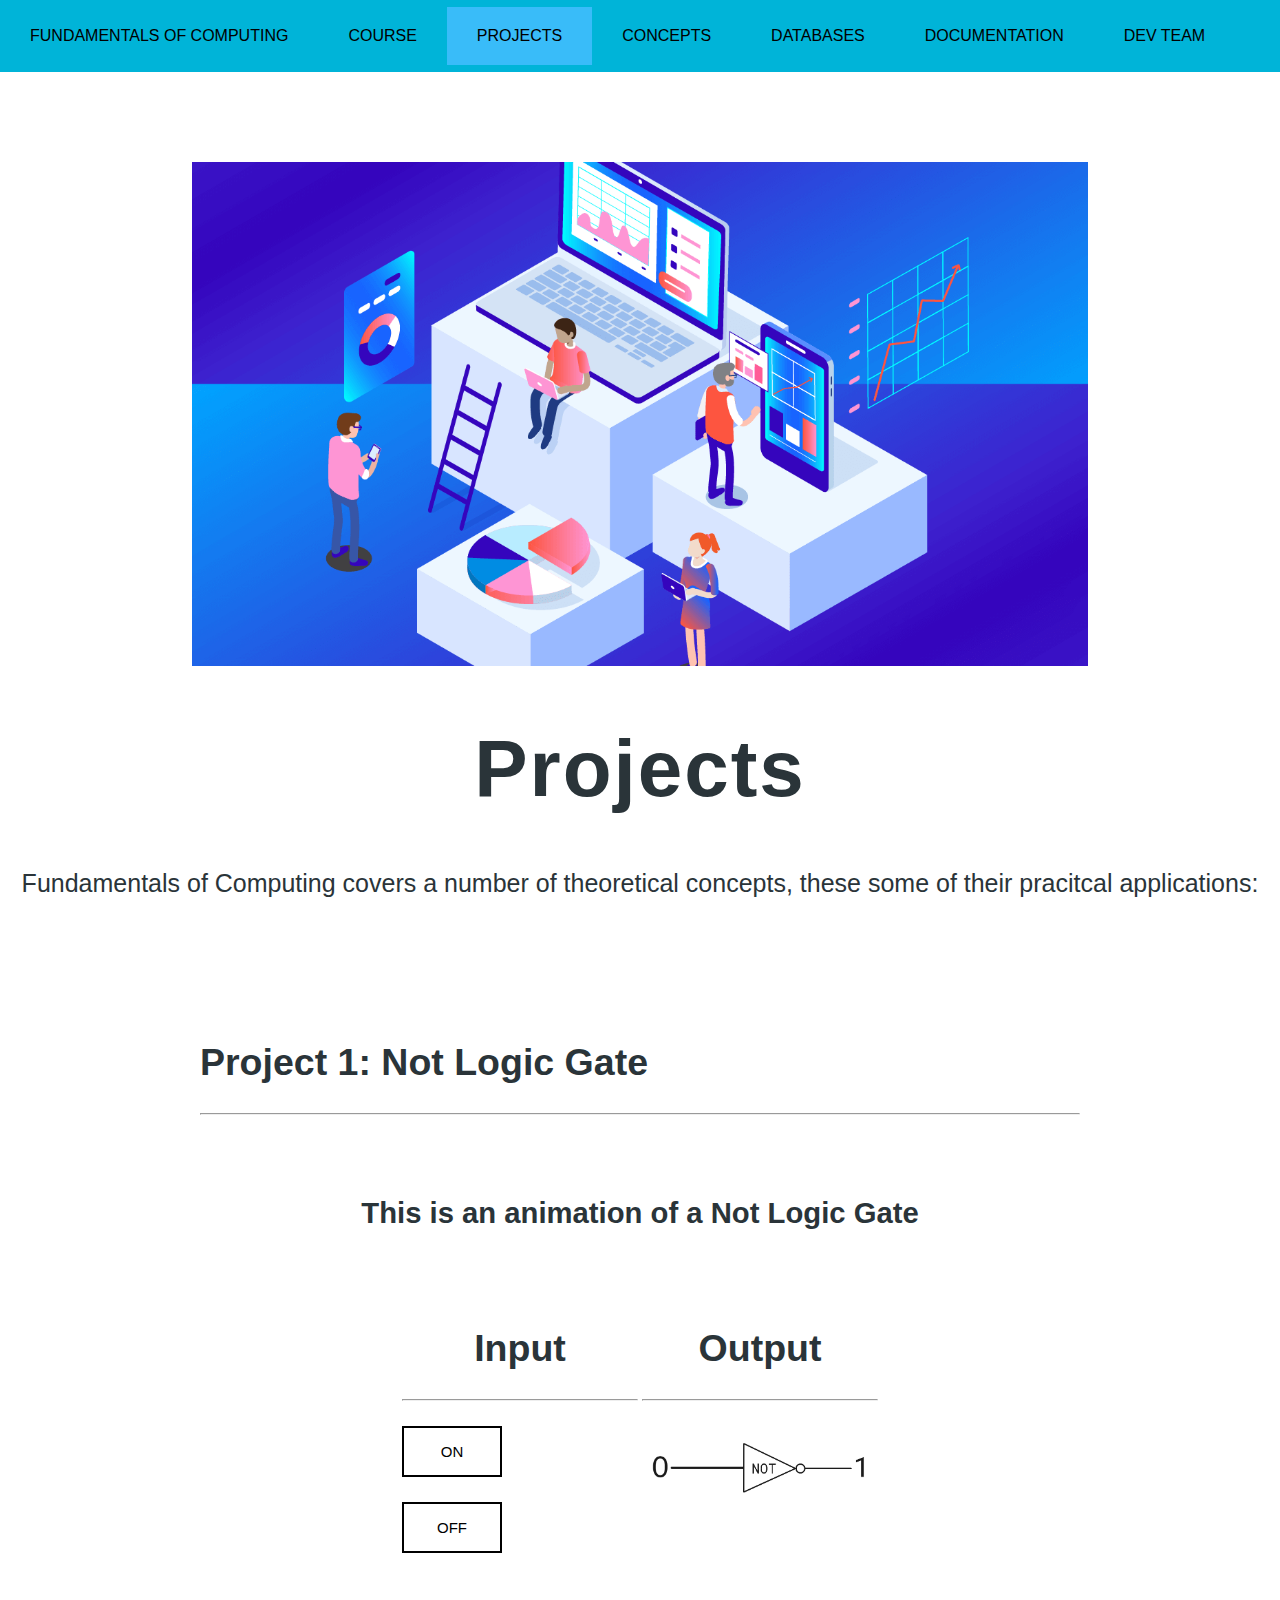
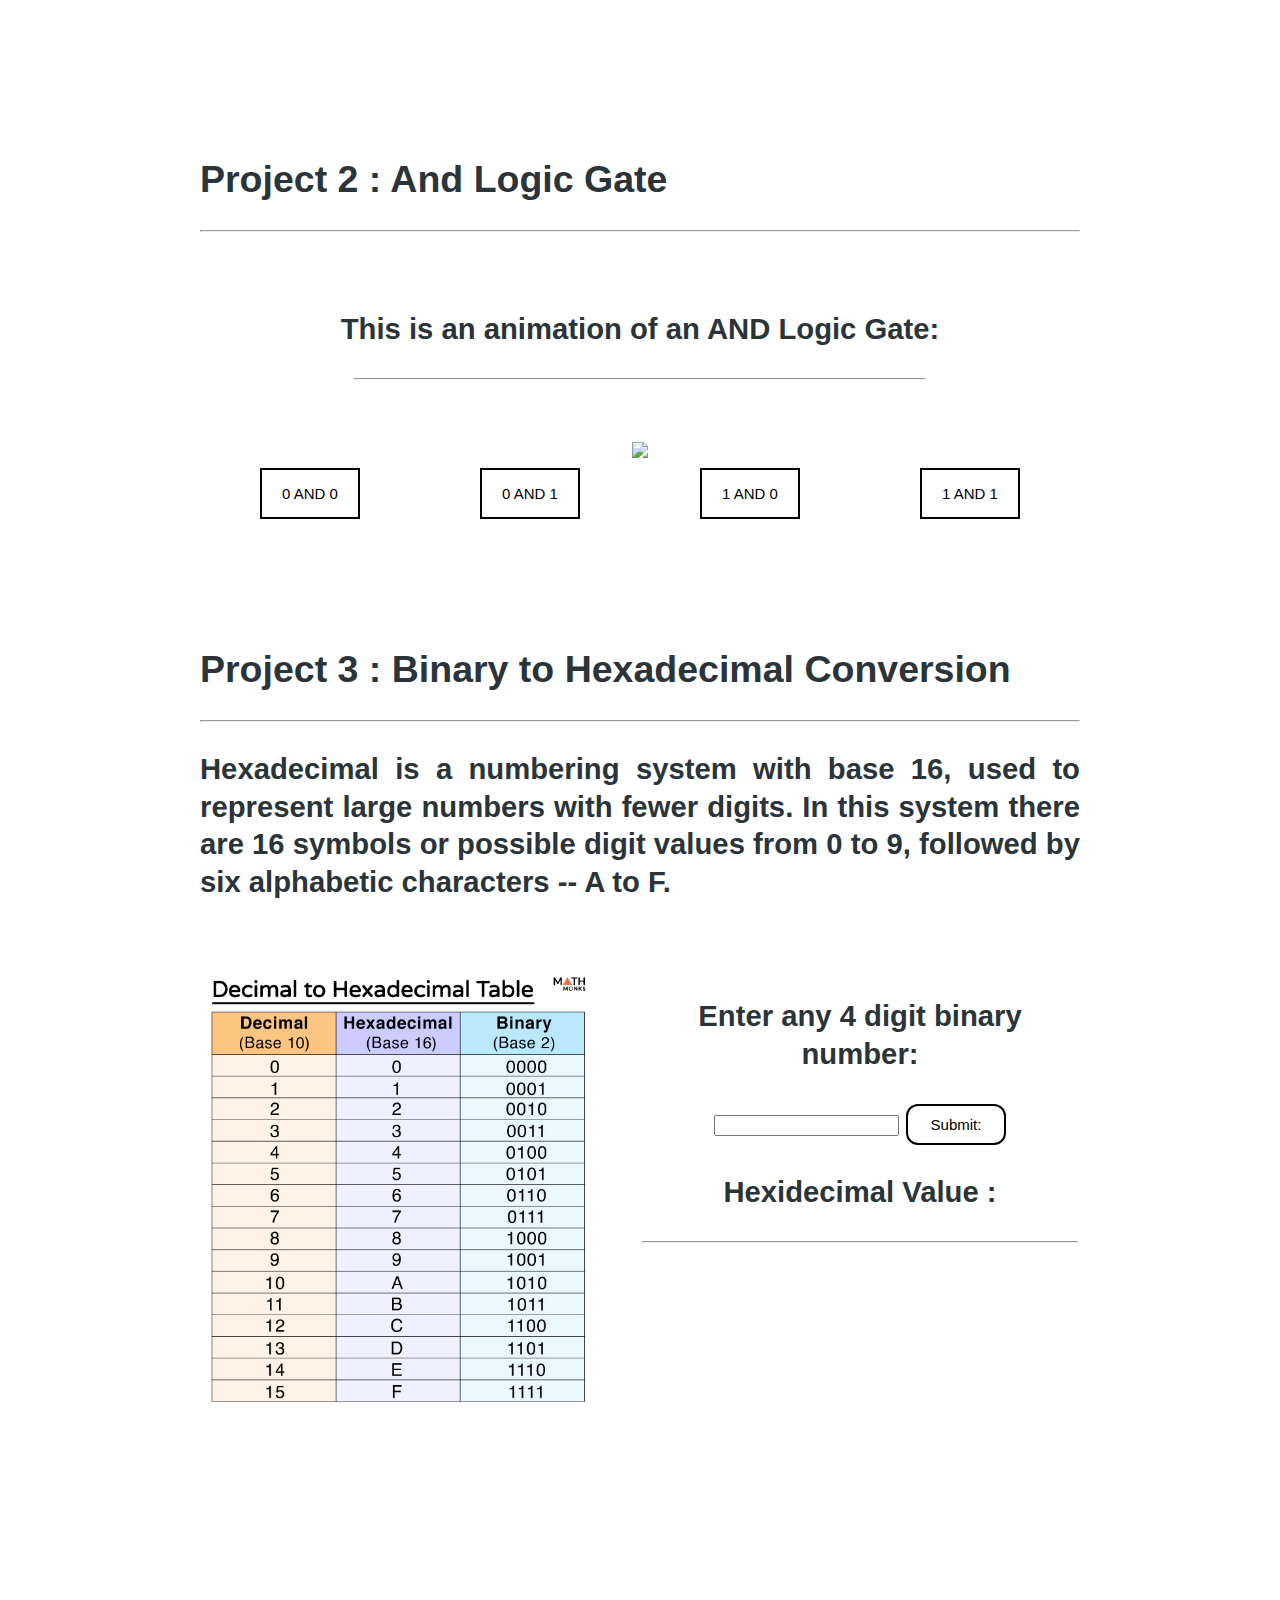
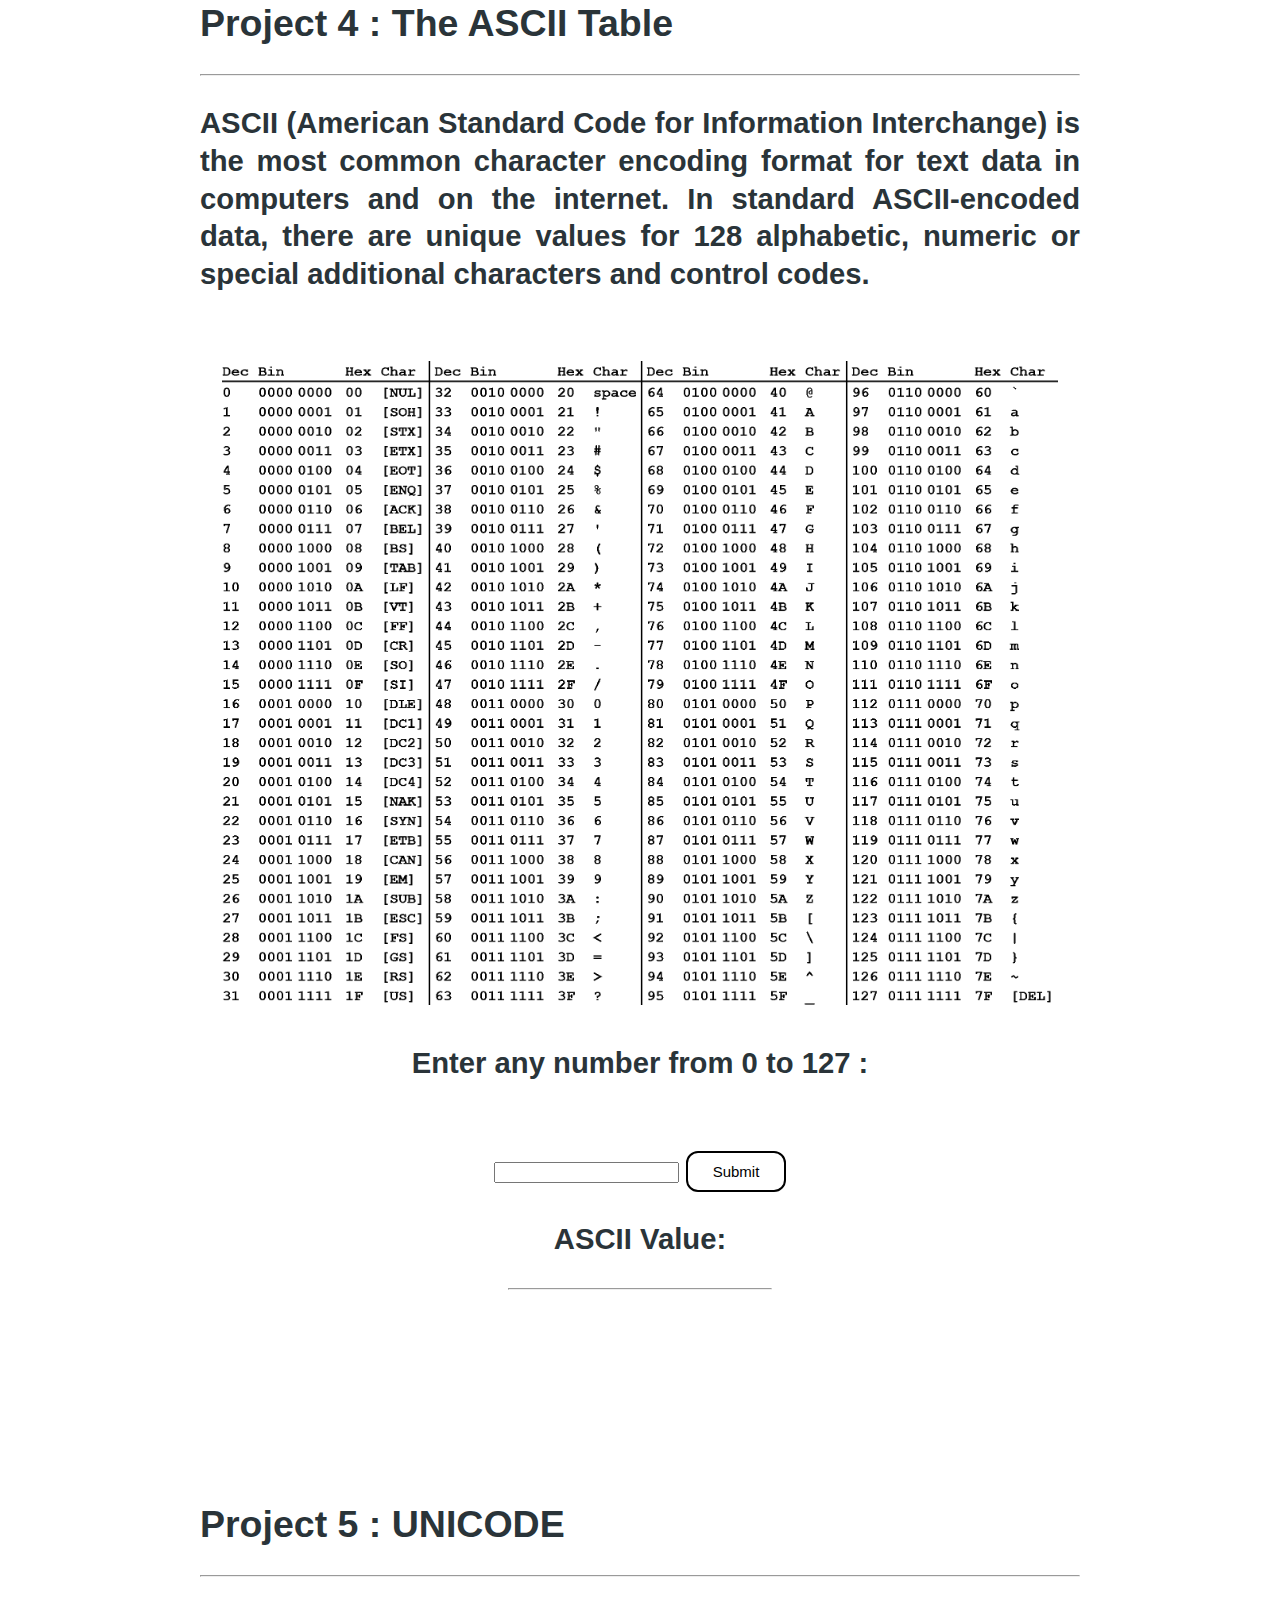
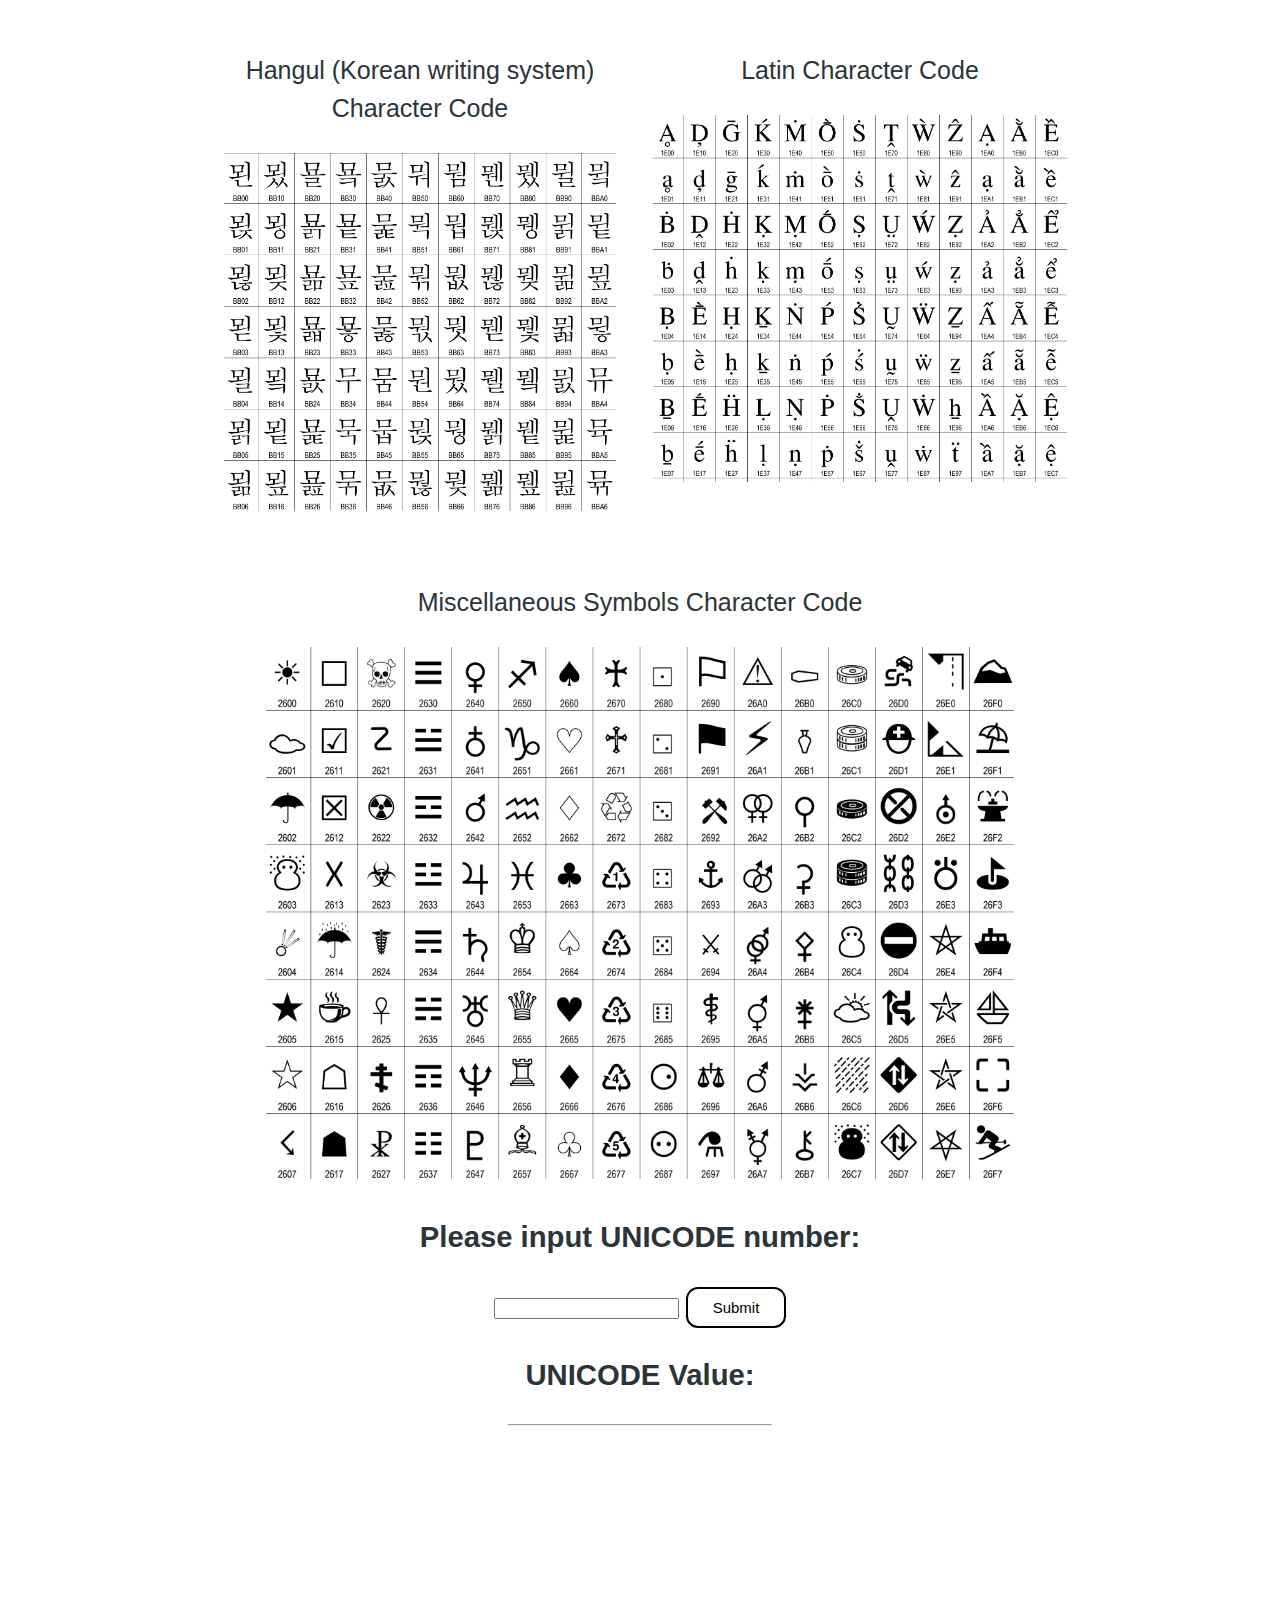
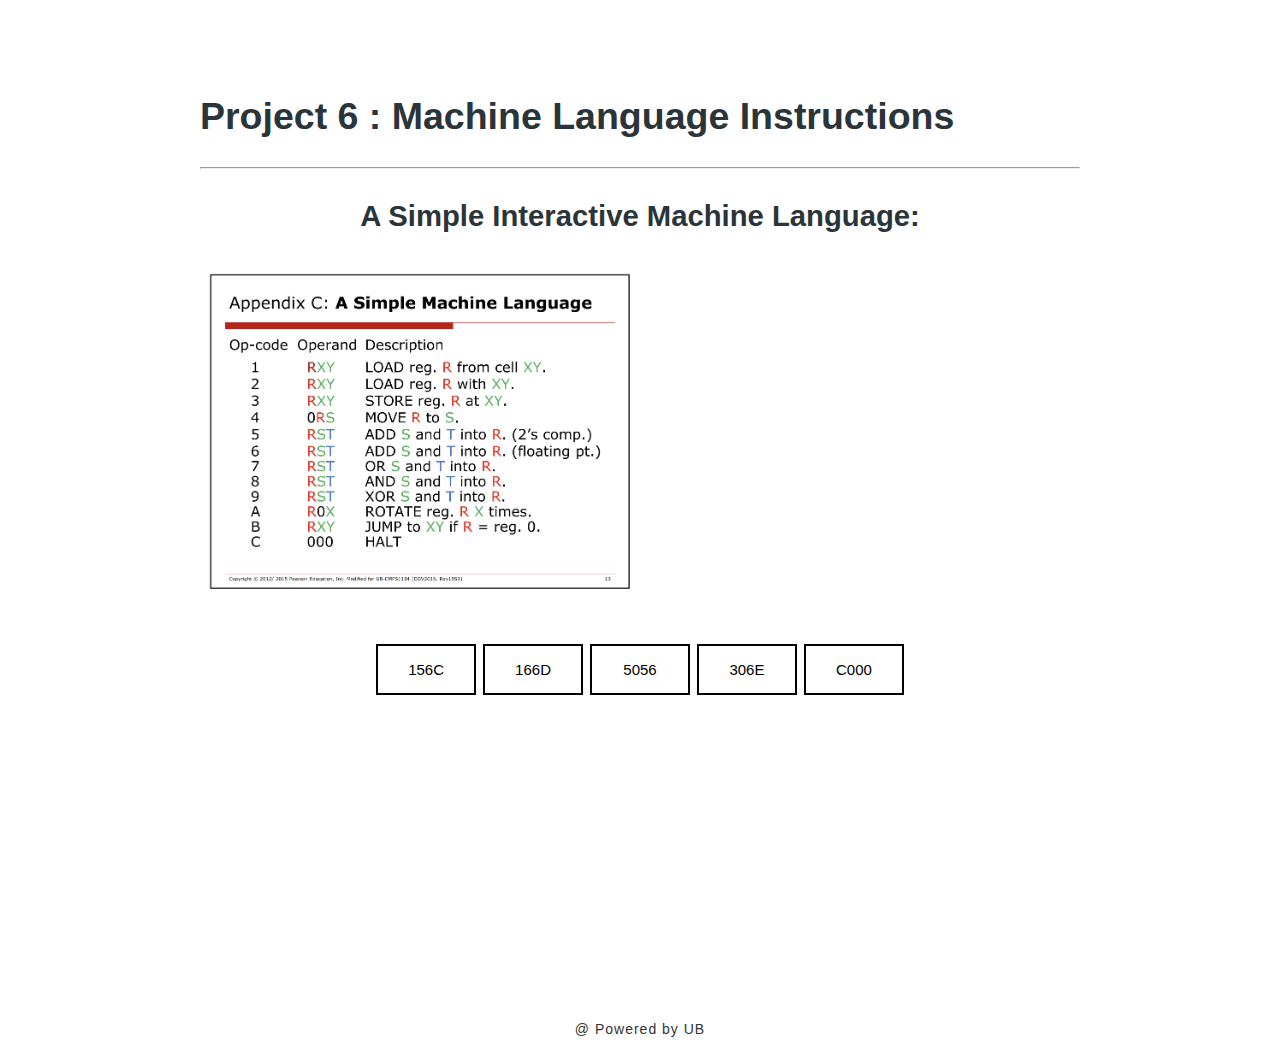
==== FinalProject/projects.html @ 91694dad "Update projects.html" ====
<!DOCTYPE html>
<html>

    <head>

        <title> FoC-Projects</title>
        <link rel = "stylesheet" href = "projstyle.css">
        <meta charset="utf-8">
        <meta name="viewport" content="width=device-width, initial-scale=1">

    </head>

    <body>
        <section>
            <header>                    
                <div class = "nav">
                    <ul>
                        <li> <a href = index.html> FUNDAMENTALS OF COMPUTING </a> </li>
                        <li> <a href = course.html> COURSE </a> </li>
                        <li> <a class = "active" href = projects.html > PROJECTS </a> </li>
                        <li> <a href = concept.html> CONCEPTS </a> </li>
                        <li> <a href = databases.html> DATABASES </a> </li>
                        <li> <a href = documentation.html> DOCUMENTATION </a> </li>
                        <li> <a href = devteam.html> DEV TEAM </a> </li>
                    </ul>
                </div>            
            </header>
        </section>

        <br> <br> <br> <br> <br> <br> <br> <br> <br>

        <section> 

                <div>
                    <center>

                        <img class = "proj-img" src = "images/projects.png"> 
                        <h1 class = "title"> Projects </h1>
                        <p class = "desc"> 
                            Fundamentals of Computing covers a number of theoretical concepts, these some of their pracitcal applications: </p>
                        </p>

                    </center>
                </div>


            <br> <br> <br> <br> <br>
            
            <div class = "cont-proj"> 
                
                <h2> Project 1: Not Logic Gate </h2> 

                <center>   
                    <hr> <br>

                    <h3> This is an animation of a Not Logic Gate</h3> <br>
                        
                </center>
                
                <div class = "notgate">

                    <div class = "row">
                        <div class = "column">
                            
                            <center> <h2> Input </h2> </center>

                            <hr class = "hr">

                            <p> <button class = "button" onclick = "document.getElementById('onoff').src = 'images/on.png'"> ON </button> </p>
                            <p> <button class = "button" onclick = "document.getElementById('onoff').src = 'images/off.png'"> OFF </button> </p>
                        
    
                        </div>
                        
                        <div class = "column">
    
                            <center> <h2> Output </h2> </center>
                            <hr class = "hr">
                            <img class = "img-0" id = "onoff" src = "images/off.png">

    
                        </div>
                    </div>
                       
                </div>

                <br> <br> <br> <br>

                <h2> Project 2 :  And Logic Gate </h2> 
                
                <hr> <br> 

                <div class = "andgate">

                    <center>

                        <h3> This is an animation of an AND Logic Gate: </h3> 
                        
                        <hr style = "width: 65%;"> <br>

                        <img class = "img-1" id = "myImage" src = "images/and2off.png">

                        <div class = "row-2">

                            <div class = "column-2">
        
                                <button class = "button" onclick = "document.getElementById('myImage').src = 'images/and2off.png'"> 0 AND 0 </button>

                            </div>
                            
                            <div class = "column-2">
        
                                <button class = "button" onclick = "document.getElementById('myImage').src = 'images/andoffon.png'"> 0 AND 1 </button>

                            </div>

                            <div class = "column-2">
        
                                <button class = "button" onclick = "document.getElementById('myImage').src = 'images/andonoff.png'"> 1 AND 0 </button>

                            </div>

                            <div class = "column-2">
        
                                <button class = "button" onclick = "document.getElementById('myImage').src = 'images/and2on.png'"> 1 AND 1 </button>

                            </div>

                        </div>

                    </center>

                </div>

                <br> <br> <br> <br>

                <h2> Project 3 : Binary to Hexadecimal Conversion </h2> 
                
                <hr>

                <h3> 
                    Hexadecimal is a numbering system with base 16, used to represent large numbers with fewer digits. 
                    In this system there are 16 symbols or possible digit values from 0 to 9, 
                    followed by six alphabetic characters -- A to F.
                </h3> 
                <br>

                <div class = "hex-conv">
                    
                    <div class = "row">

                        <div class = "column">
        
                        <img class = "img-2" src = "images/bintohex.jpg">
    
                        </div>
                        
                        <div class = "column">

                            <center>

                                <h3>Enter any 4 digit binary number:</h3>
        
                                <input type = "number" id = "inputBin" value = "">

                                <button class = "button-2" onclick = "binToHex()"> Submit: </button>

                                <h3> Hexidecimal Value : </h3>

                                <hr>

                                <h1 id = "demo"> </h1>

                                <script>
                                function binToHex() {
                                var x = document.getElementById("inputBin").value;
                                var hexOut = parseInt(x , 2).toString(16).toUpperCase();
                                document.getElementById("demo").innerHTML = hexOut;
                                }
                                </script>

                            </center>
    
                        </div>

                    </div>

                </div>

                <br> <br> <br> <br>

                <h2> Project 4 : The ASCII Table </h2> 
                
                <hr> 
                
                <h3>
                    ASCII (American Standard Code for Information Interchange) is the most common character encoding format for text data in computers and on the internet.
                    In standard ASCII-encoded data, there are unique values for 128 alphabetic, numeric or special additional characters and control codes.
                </h3>
                <br>

                <div class = "ascii-conv">

                    <center>

                        <div class = "ascii-top">
        
                        <img class = "img-3" src = "images/ascii2.png">

                        </div>
                        
                        <div class = "ascii-bottom">
            
                            <h3>Enter any number from 0 to 127 :</h3> <br>

                            <input id = "inputdec">
                            

                            <button class = "button-2" onclick = "decToASCII()"> Submit </button>

                            <h3> ASCII Value: </h3>

                            <hr class = "bott-hr">

                            <h1 id = "demo-2"> </h1>

                            <script>
                                function decToASCII() {
                                x = document.getElementById("inputdec").value;
                                var res = String.fromCharCode(x);
                                document.getElementById("demo-2").innerHTML = res;
                                console.log(res);
                                }
                            </script>

                        </div> 

                    </center>
                
                </div>

                        <br> <br> <br> <br>

                        <h2> Project 5 : UNICODE </h2> 
                        
                        <hr> <br>


                <div class = "unicode">

                    <center>

                        <div class = "row">

                            <div class = "column-3">

                            <p> Hangul (Korean writing system) Character Code </p>
                                
                            <img class = "img-4" src = "images/uni2.png"> <br>
        
                            </div>
                            
                            <div class = "column-3">

                                <p> Latin Character Code</p>

                                <img class = "img-5" src = "images/uni0.png"> <br>
                            
                            </div>

                        </div>

                        <br>

                        <p> Miscellaneous Symbols Character Code </p>
                                    
                        <img class = "img-6" src = "images/uni5.png"> <br>

                        <center>
                            
                            <h3> Please input UNICODE number: </h3>

                            <input id = "numb" type = "text">

                            <button class = "button-2" type = "button" onclick = "myFunction()"> Submit </button>

                            <h3> UNICODE Value: </h3> 
                            
                            <hr class = "bott-hr">


                            <table>
                                <tr>
                                    <th> <h1 id = "demo-3"> </h1> </th>
                                </tr>                       
                            </table>
                                                
                        </center>

                        <script>
                            function myFunction() {
                              var x, text;
                            
                              x = document.getElementById("numb").value;
                            
                              
                                text = x;
                                unicode = ("&#x" + x)
                              
                              document.getElementById("demo-3").innerHTML = unicode;
                            }
                            </script>
                                                            
                </div>

                <br> <br> <br> <br>

                <h2> Project 6 : Machine Language Instructions </h2> 
                
                <hr>

                <div class = "MLinstrucitons">

                    <center>

                        <h3> A Simple Interactive Machine Language: </h3> 

                    </center>

                    <div>

                        <div class = "row">

                            <div class = "column">

                                 <img class = "img-7" id = "MLinstrucitons" src = "images/MLblank.png" >
                            
                            </div>

                            <div class = "column"> 

                                <img class = "img-8" id = "Englishinstrucitons" src = "" >

                            </div>

                    </div>    
                     
                    <br>

                    <div>
                        <center>

                             <button class = "button" onclick = "document.getElementById('MLinstrucitons').src ='images/ML1.png'; document.getElementById('Englishinstrucitons').src = 'images/EI1.png'"> 156C </button>
                             <button class = "button" onclick = "document.getElementById('MLinstrucitons').src ='images/ML2.png'; document.getElementById('Englishinstrucitons').src = 'images/EI2.png'"> 166D </button>
                             <button class = "button" onclick = "document.getElementById('MLinstrucitons').src ='images/ML3.png'; document.getElementById('Englishinstrucitons').src = 'images/EI3.png'"> 5056 </button>
                             <button class = "button" onclick = "document.getElementById('MLinstrucitons').src ='images/ML4.png'; document.getElementById('Englishinstrucitons').src = 'images/EI4.png'"> 306E </button>
                             <button class = "button" onclick = "document.getElementById('MLinstrucitons').src ='images/ML5.png'; document.getElementById('Englishinstrucitons').src = 'images/EI5.png'"> C000 </button>
                             
                        </center> 
                    </div>    
                        
                </div>

            </div>

            <footer class = "footer" >
                <br> <br> <br> <br> <br> <br> <br> <br>  
                <p>@ Powered by UB</p>            
            </footer>

        </section> 
        

    </body>
</html>
---- FinalProject/projstyle.css ----
html {
    scroll-behavior: smooth;
    scroll-padding-top: 100px;
}
  
* {
    box-sizing: border-box;
}
  
body {
    color:  #2A3439;
    margin:0;
    padding: 0;
    font-family: 'Gill Sans', 'Gill Sans MT', 'Trebuchet MS', sans-serif;
}
  
/* start of menu style */
nav { 
    overflow: hidden;
    position: fixed;
    z-index: 1;
}
  
ul {
    overflow: hidden;
    position: fixed;
    z-index: 1;
    float: right;
    list-style-type: none;
    margin: 0;
    padding: 0;
    background-color: rgba(0, 180, 216);
    position: fixed;
    top: 0;
    width: 100%;
}
  
li {
    float: left;
}
  
li a {
  display: block;
  color: black;
  text-align: center;
  padding: 20px 30px;
  margin-top: 7px;
  margin-bottom: 7px;
  text-decoration: none;
}
  
li a:hover:not(.active) {
  background-color: #0eacf5;
}

.active {
    background-color: #39BCF9;
}
/* end of menu style */

.proj-img {
    width: 70%;
    height: 70%;
}

.title {
    font-size: 80px;
    letter-spacing: 2px;
    text-align: center;
}

.desc {
    font-size: 25px;
}

.notgate {
    padding: 0px 0px;
    position: display;
    padding-left: 200px;
    padding-right: 200px;
}

.cont-proj {
    color:  #2A3439;
    font-size: 25px;
    line-height: 1cm;
    position: absolute;
    padding-left: 200px;
    padding-right: 200px;
    text-align: justify;
}

.column {
    float: left;
    width: 50%;
    padding-left: 2px;
    padding-right: 2px;
}

.img-0 {
    max-width: 100%;
}

.bott-hr {
    color: black;
    width: 30%;
}

.button {
    padding:  15px 20px;
    width: 100px;
    font-size: 15px;
    background-color: white;
    color: black;
    border:  2px solid #000000;
}

.button:hover {
    background-color: #000000;
    border: 2px solid #fff;
    color: white;
}

.row:after {
    content: "";
    display: table;
    clear: both;
}

.img-1 {
    max-width: 70%;
} 

.column-2 {
    float: left;
    width: 25%;
}

.img-2 {
    max-width: 90%;
}

.button-2 {
    padding:  10px 10px;
    width: 100px;
    font-size: 15px;
    background-color: white;
    color: black;
    border-radius: 12px;
    border: 2px solid #000000;
}

.button-2:hover {
    background-color: #000000;
    border: 2px solid #fff;
    color: white;    
}

.column-3 {
    float: left;
    width: 50%;
    padding-left: 2px;
    padding-right: 2px;
}

.img-3 {
    max-width: 95%;
}

.img-4 {
    max-width: 90%;
}

.img-5 {
    max-width: 95%;
}

.img-6 {
    max-width: 85%;
}

table, th {
    border: 2px black;
    padding: 10px 10px;
}

.img-7 {
    max-width: 99%;
}

.img-8 {
    max-width: 85%;
}

.footer {
    text-align: center;
    letter-spacing: 1px;
    font-size:14px;
    color: #333333;
}

@media screen and (max-width: 600px) {
    .column, .column-2, .column-3 {
      width: 100%;
    }
}
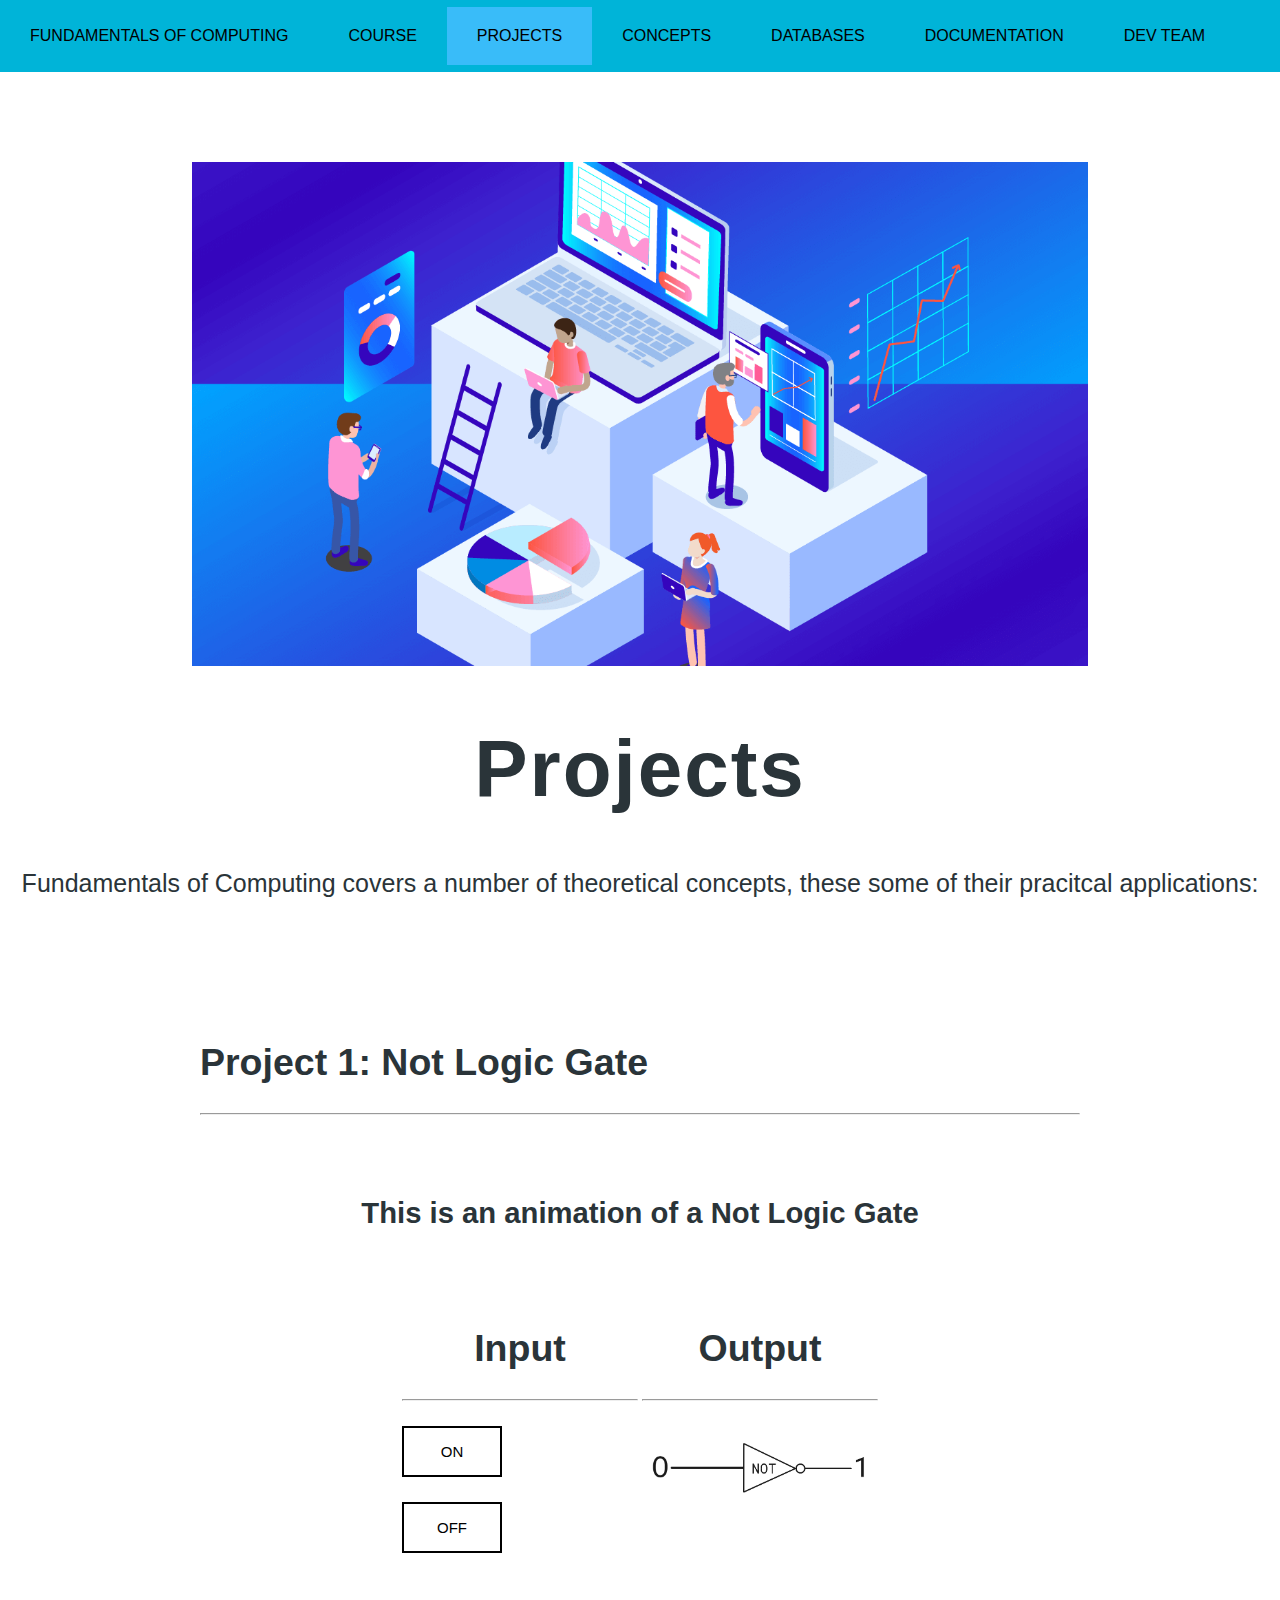
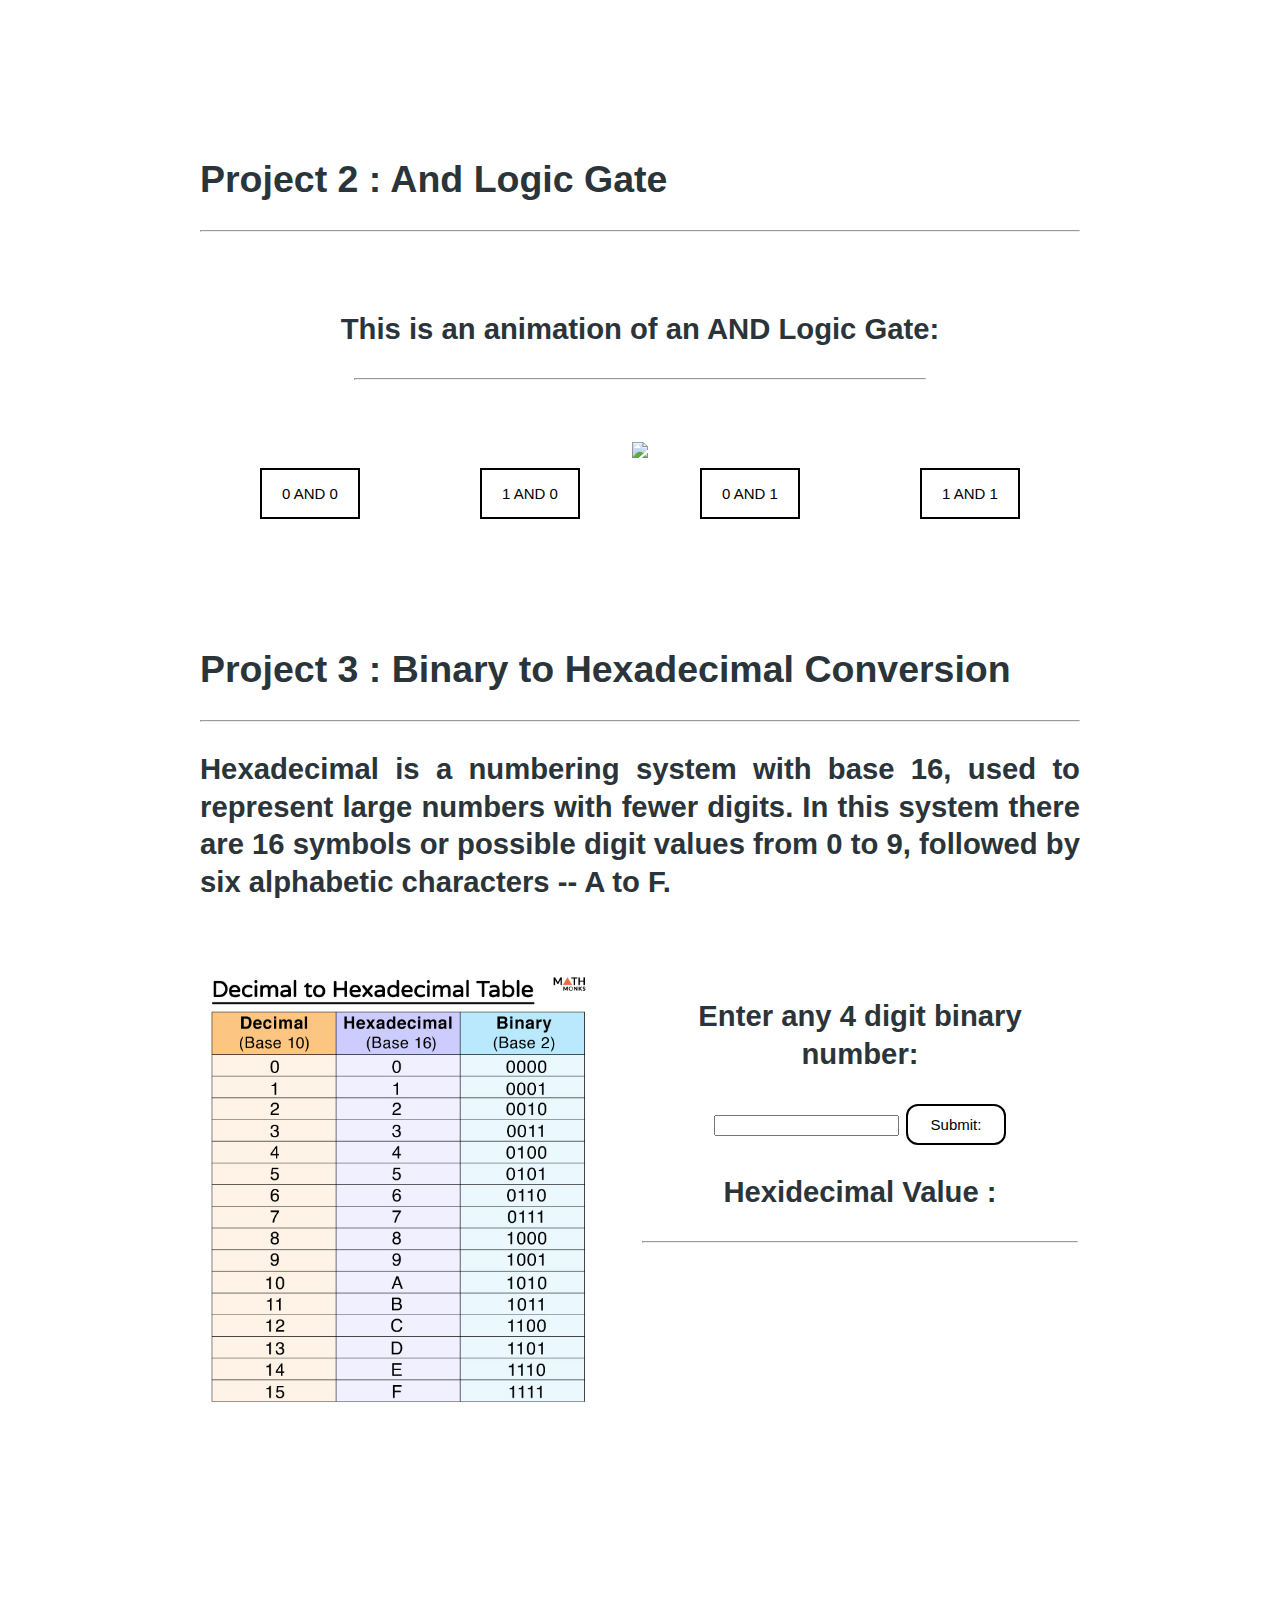
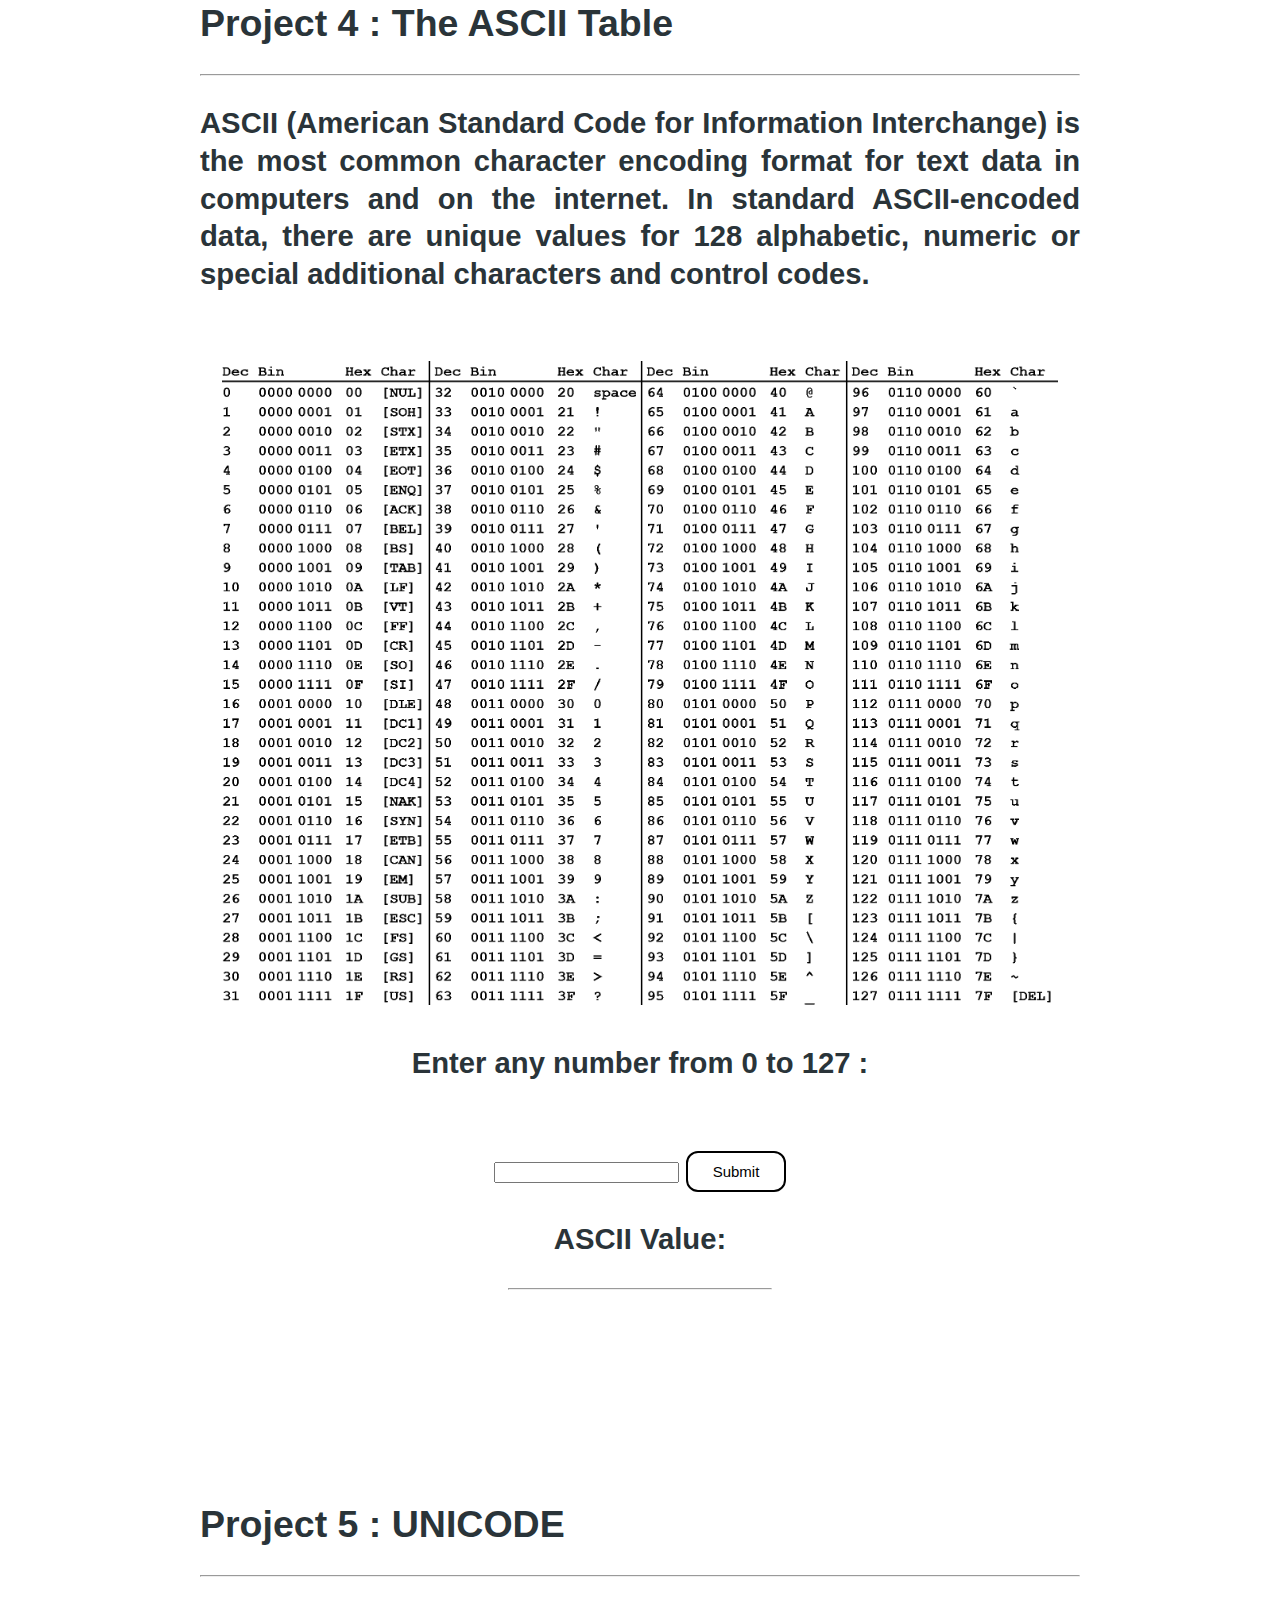
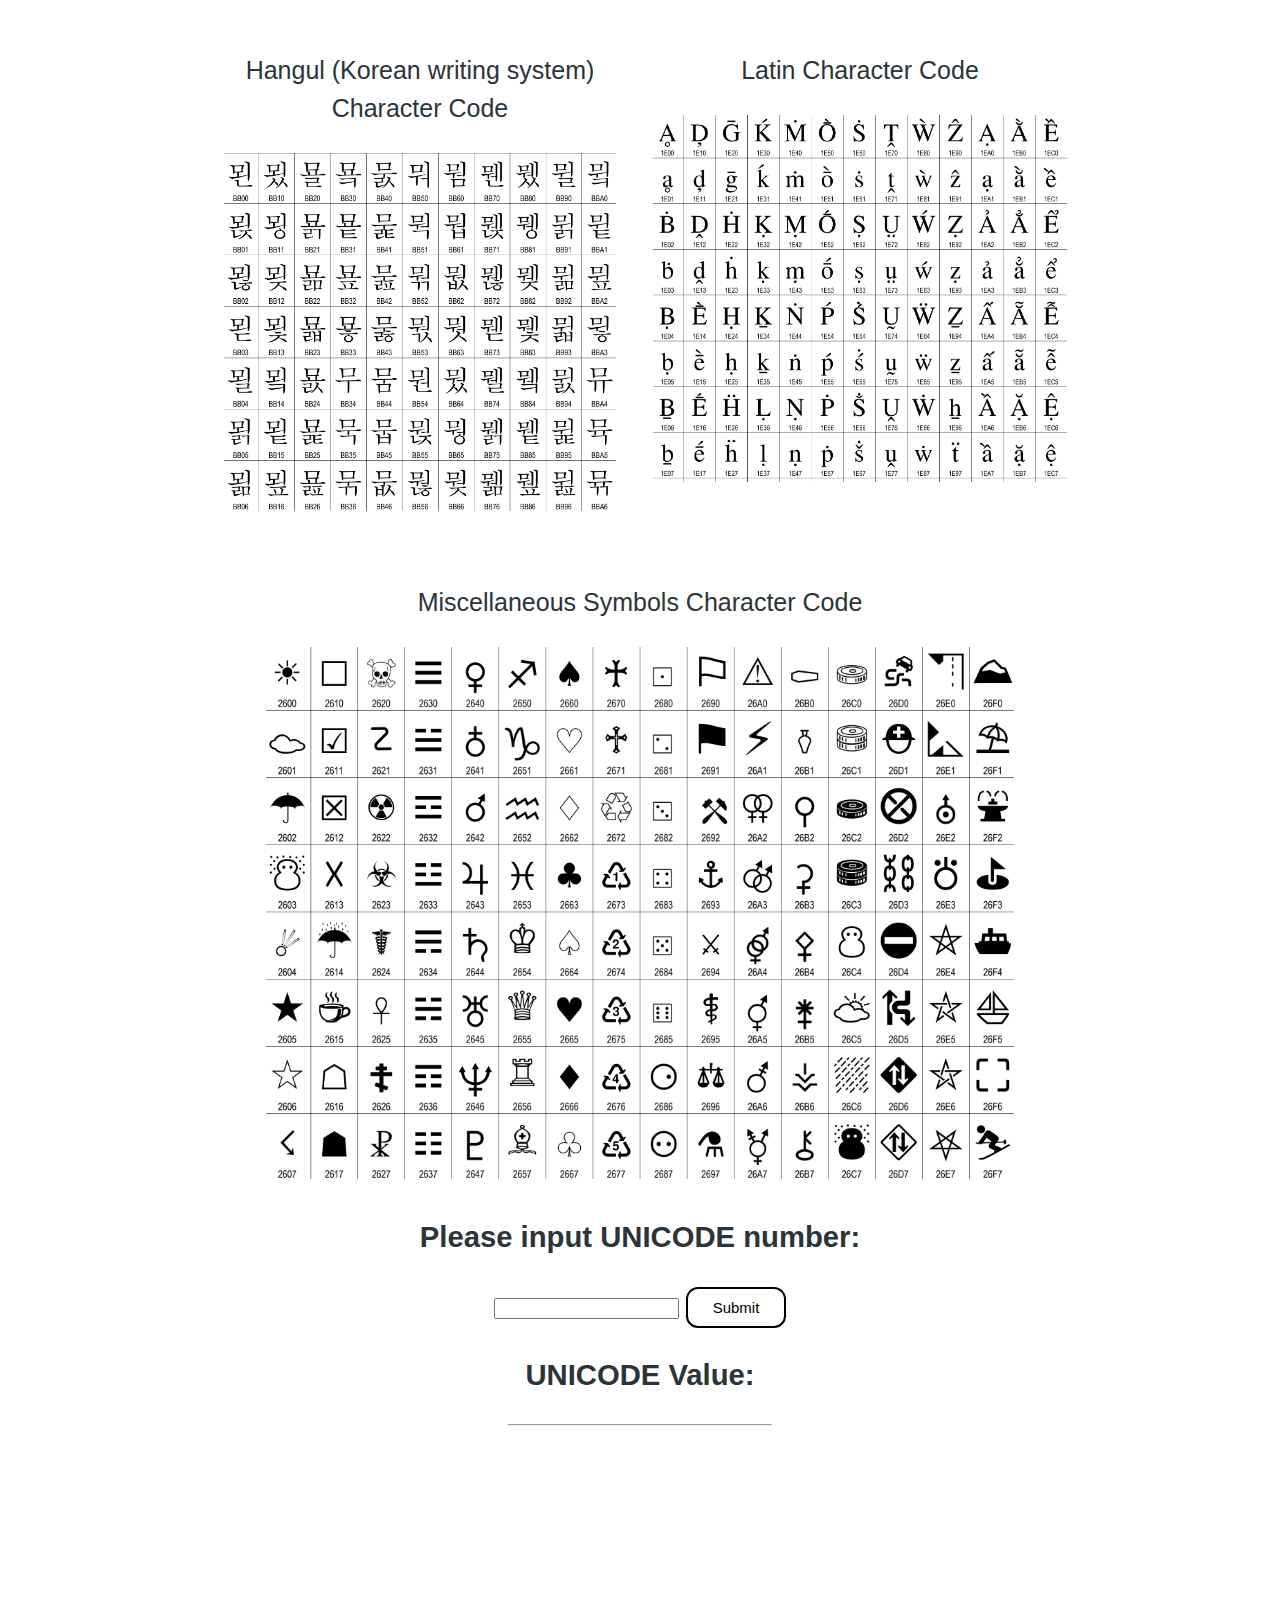
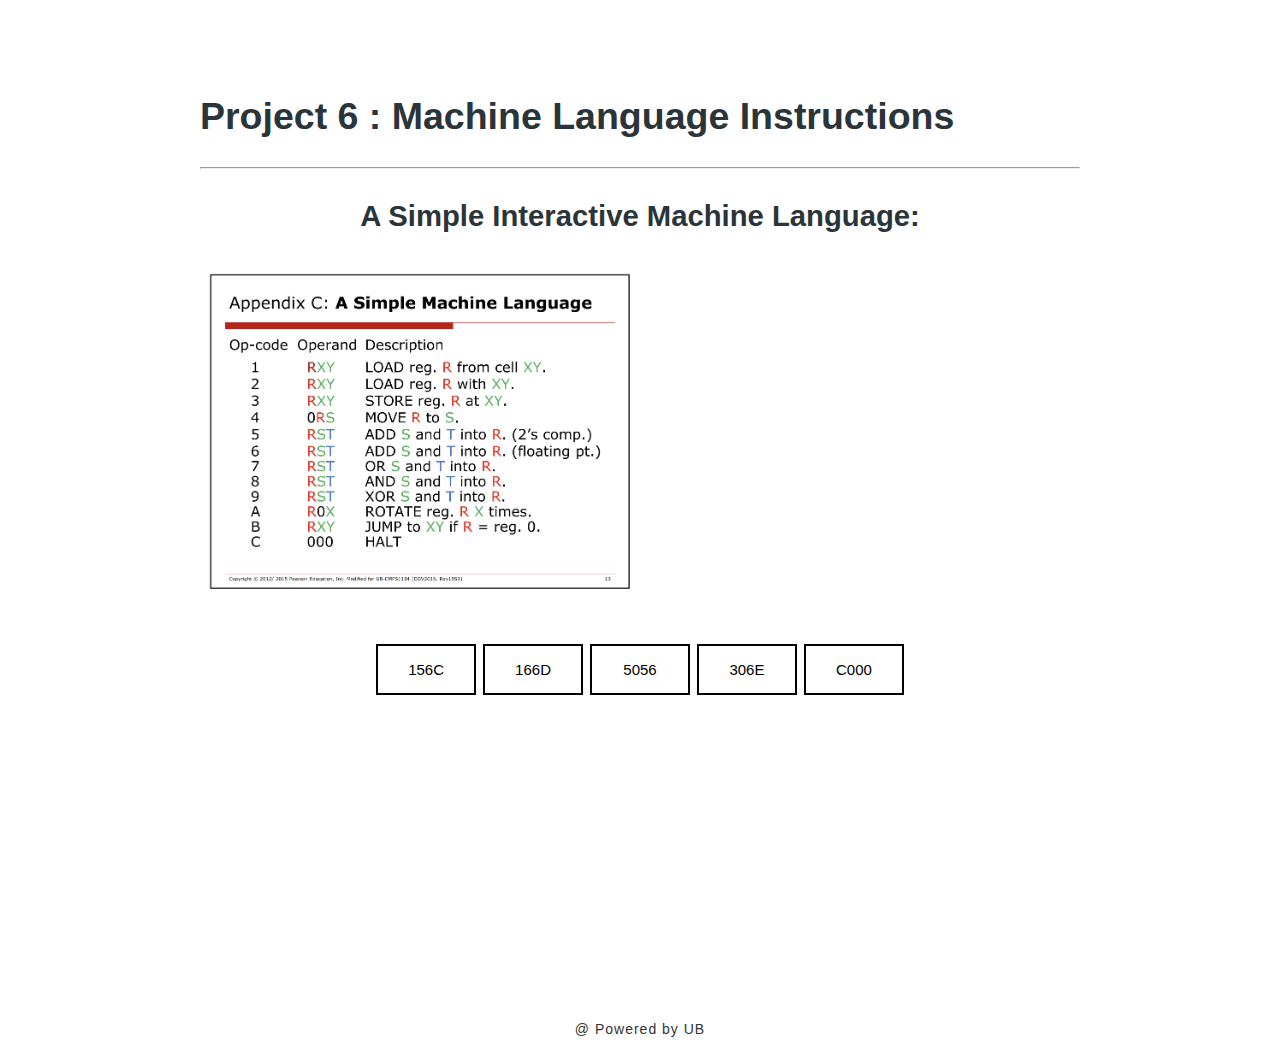
==== commit 1037c23a: "Update projects.html" ====
--- a/FinalProject/projects.html
+++ b/FinalProject/projects.html
@@ -104,19 +104,19 @@
 
                             <div class = "column-2">
         
-                                <button class = "button" onclick = "document.getElementById('myImage').src = 'images/and2off.png'"> 0 AND 0 </button>
+                                <button class = "button" onclick = "document.getElementById('myImage').src = 'images/and2off.PNG'"> 0 AND 0 </button>
 
                             </div>
                             
                             <div class = "column-2">
         
-                                <button class = "button" onclick = "document.getElementById('myImage').src = 'images/andoffon.png'"> 0 AND 1 </button>
+                                <button class = "button" onclick = "document.getElementById('myImage').src = 'images/andoffon.PNG'"> 1 AND 0 </button>
 
                             </div>
 
                             <div class = "column-2">
         
-                                <button class = "button" onclick = "document.getElementById('myImage').src = 'images/andonoff.png'"> 1 AND 0 </button>
+                                <button class = "button" onclick = "document.getElementById('myImage').src = 'images/andonoff.PNG'"> 0 AND 1 </button>
 
                             </div>
 
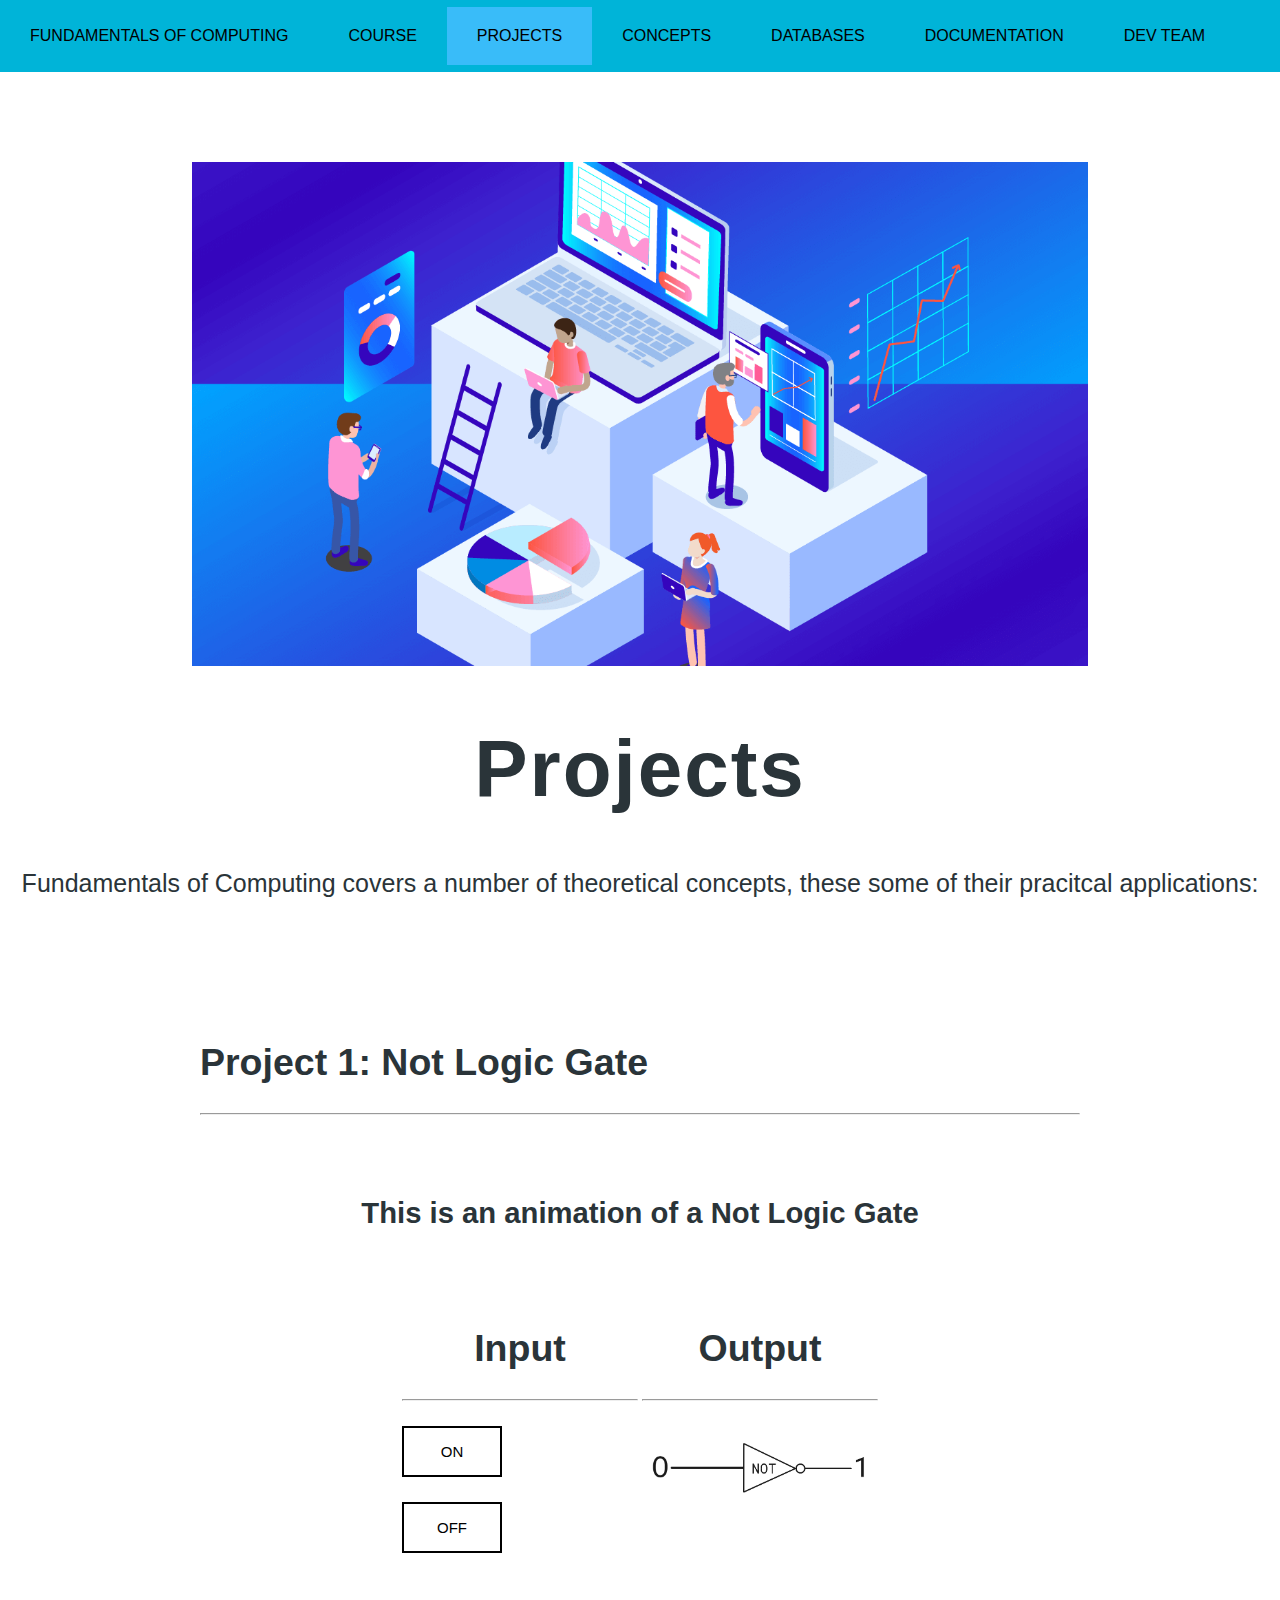
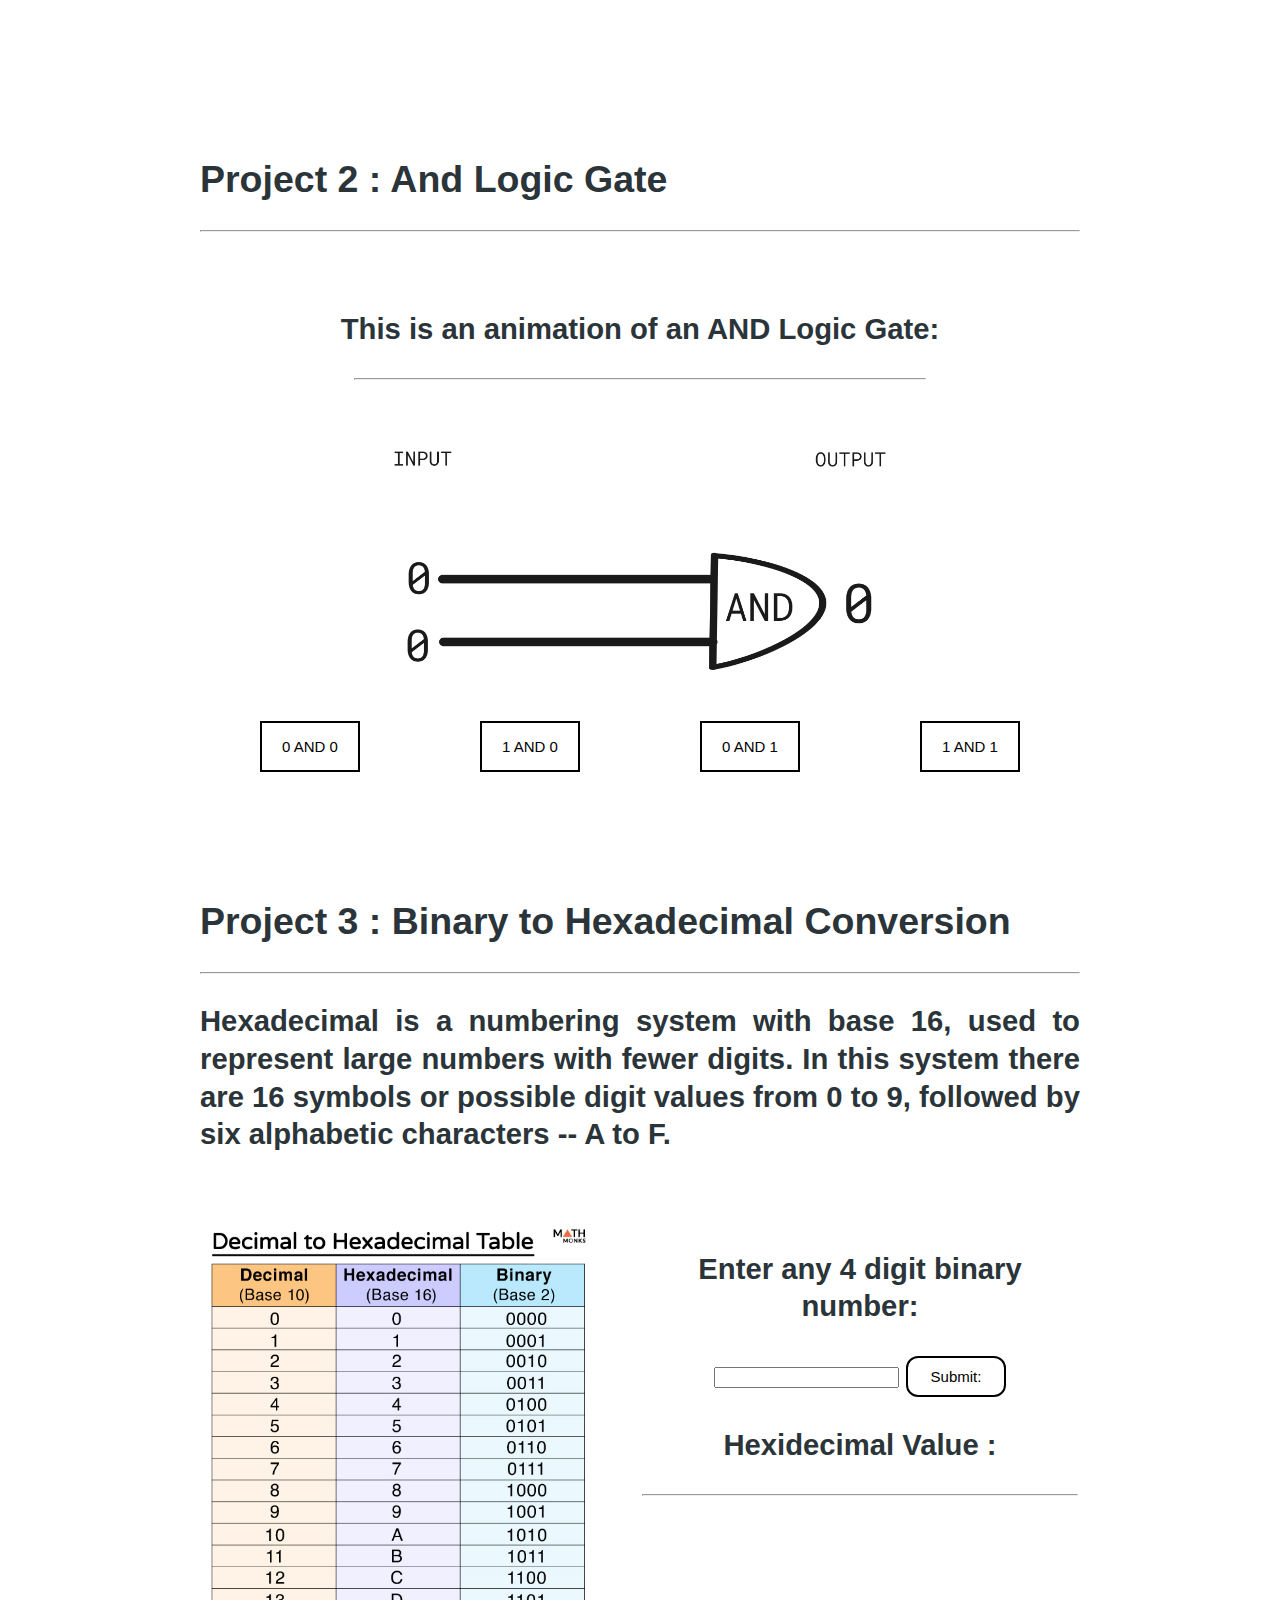
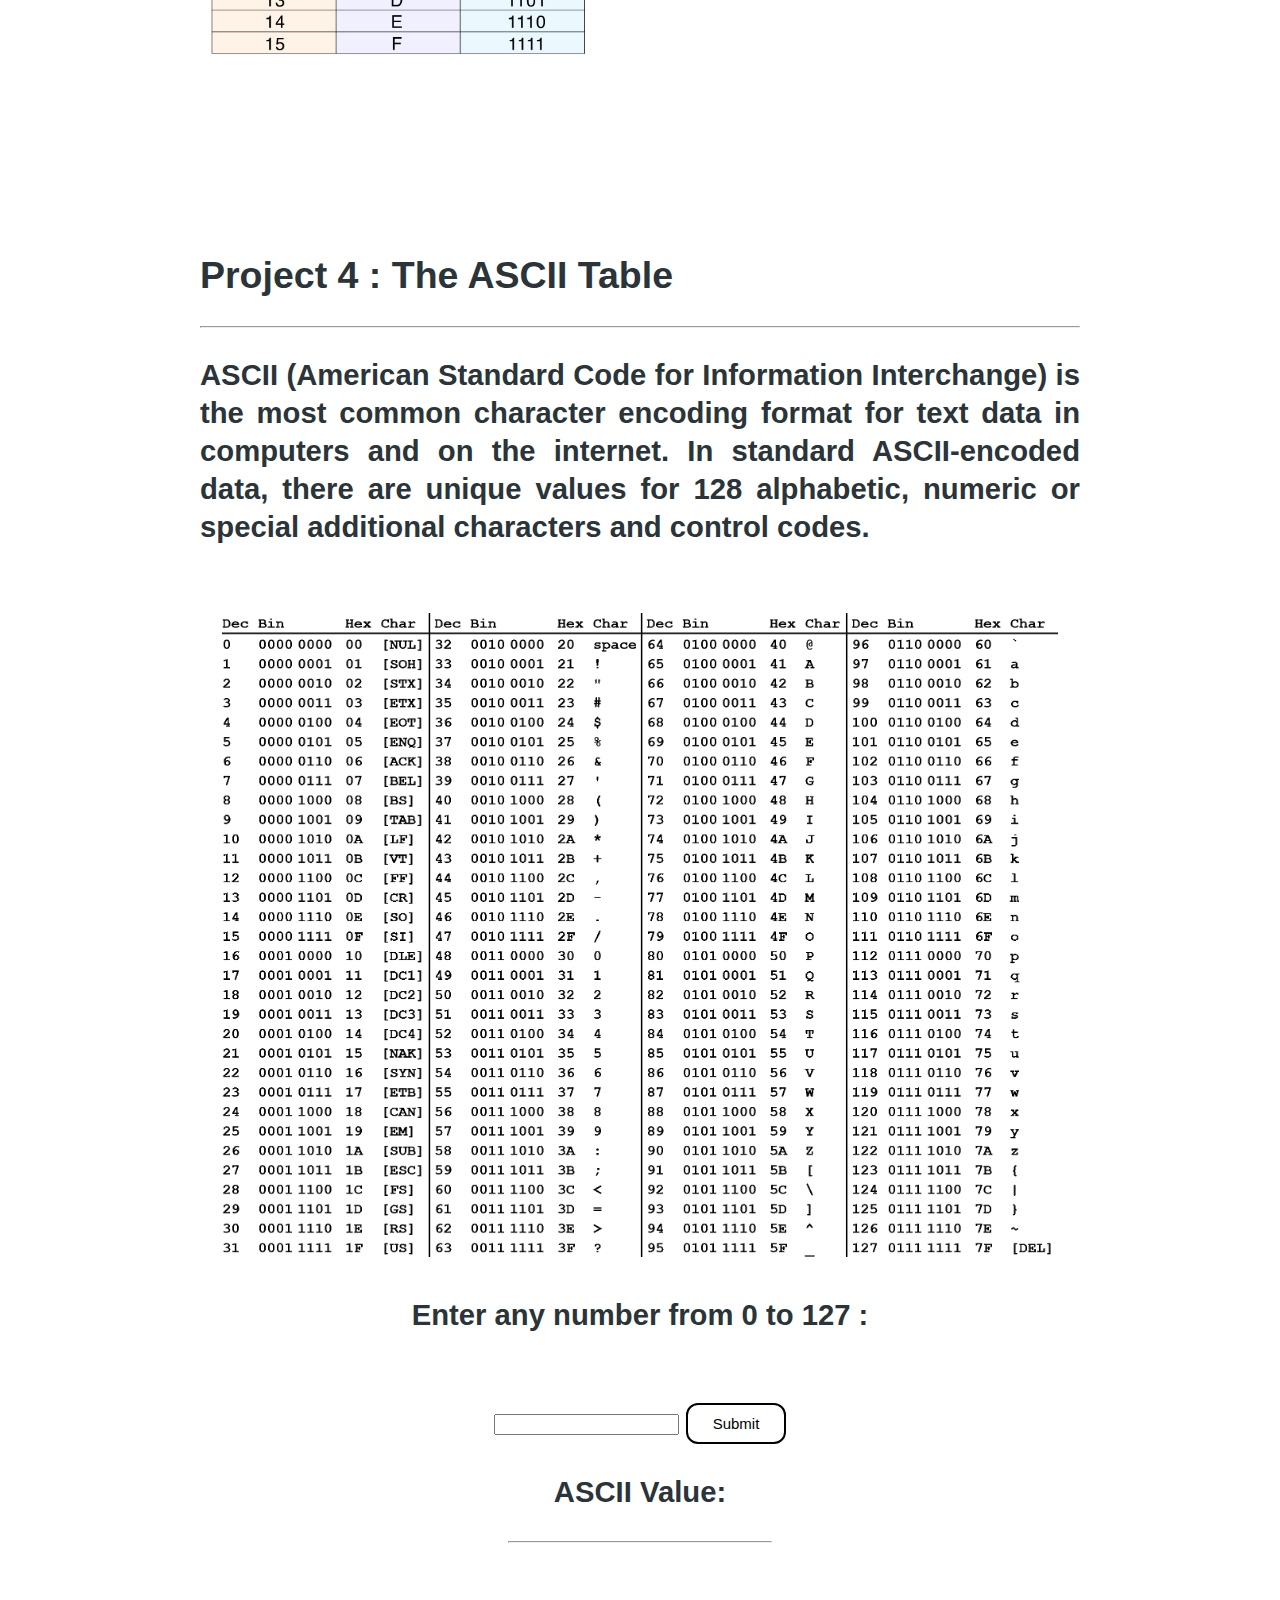
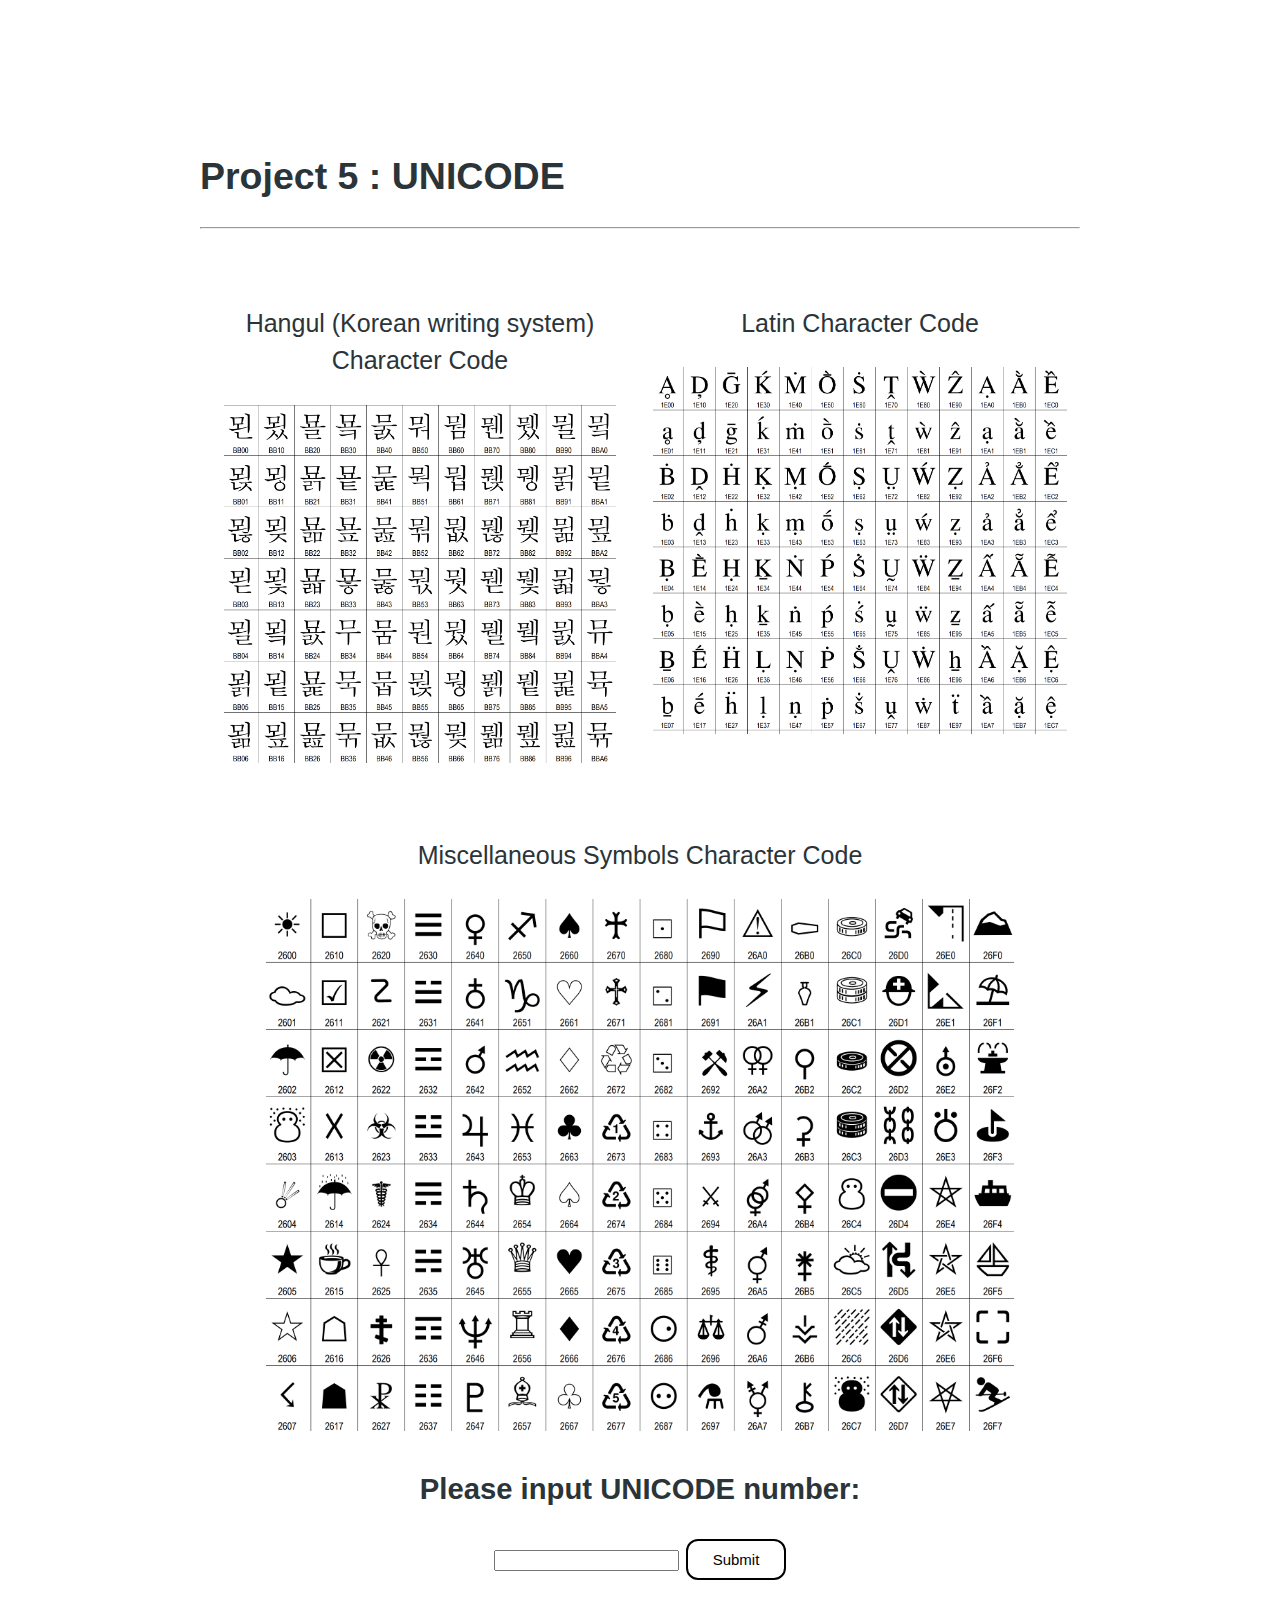
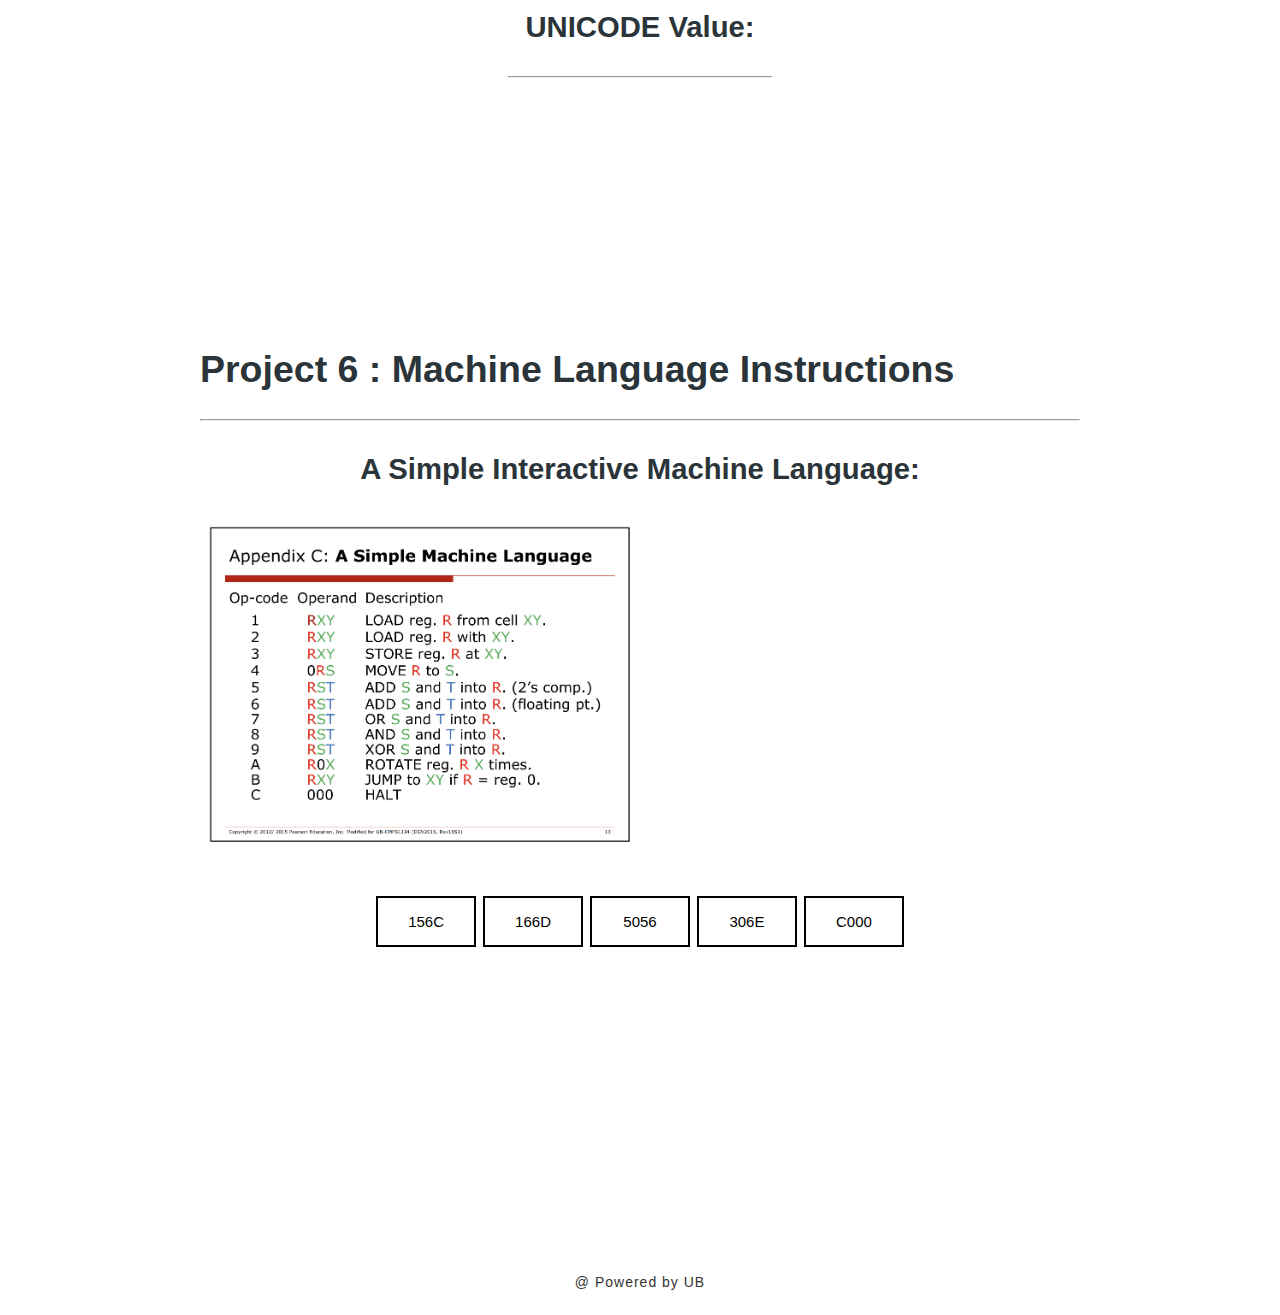
==== commit 3365b813: "Update projects.html" ====
--- a/FinalProject/projects.html
+++ b/FinalProject/projects.html
@@ -98,7 +98,7 @@
                         
                         <hr style = "width: 65%;"> <br>
 
-                        <img class = "img-1" id = "myImage" src = "images/and2off.png">
+                        <img class = "img-1" id = "myImage" src = "images/and2off.PNG">
 
                         <div class = "row-2">
 
@@ -122,7 +122,7 @@
 
                             <div class = "column-2">
         
-                                <button class = "button" onclick = "document.getElementById('myImage').src = 'images/and2on.png'"> 1 AND 1 </button>
+                                <button class = "button" onclick = "document.getElementById('myImage').src = 'images/and2on.PNG'"> 1 AND 1 </button>
 
                             </div>
 
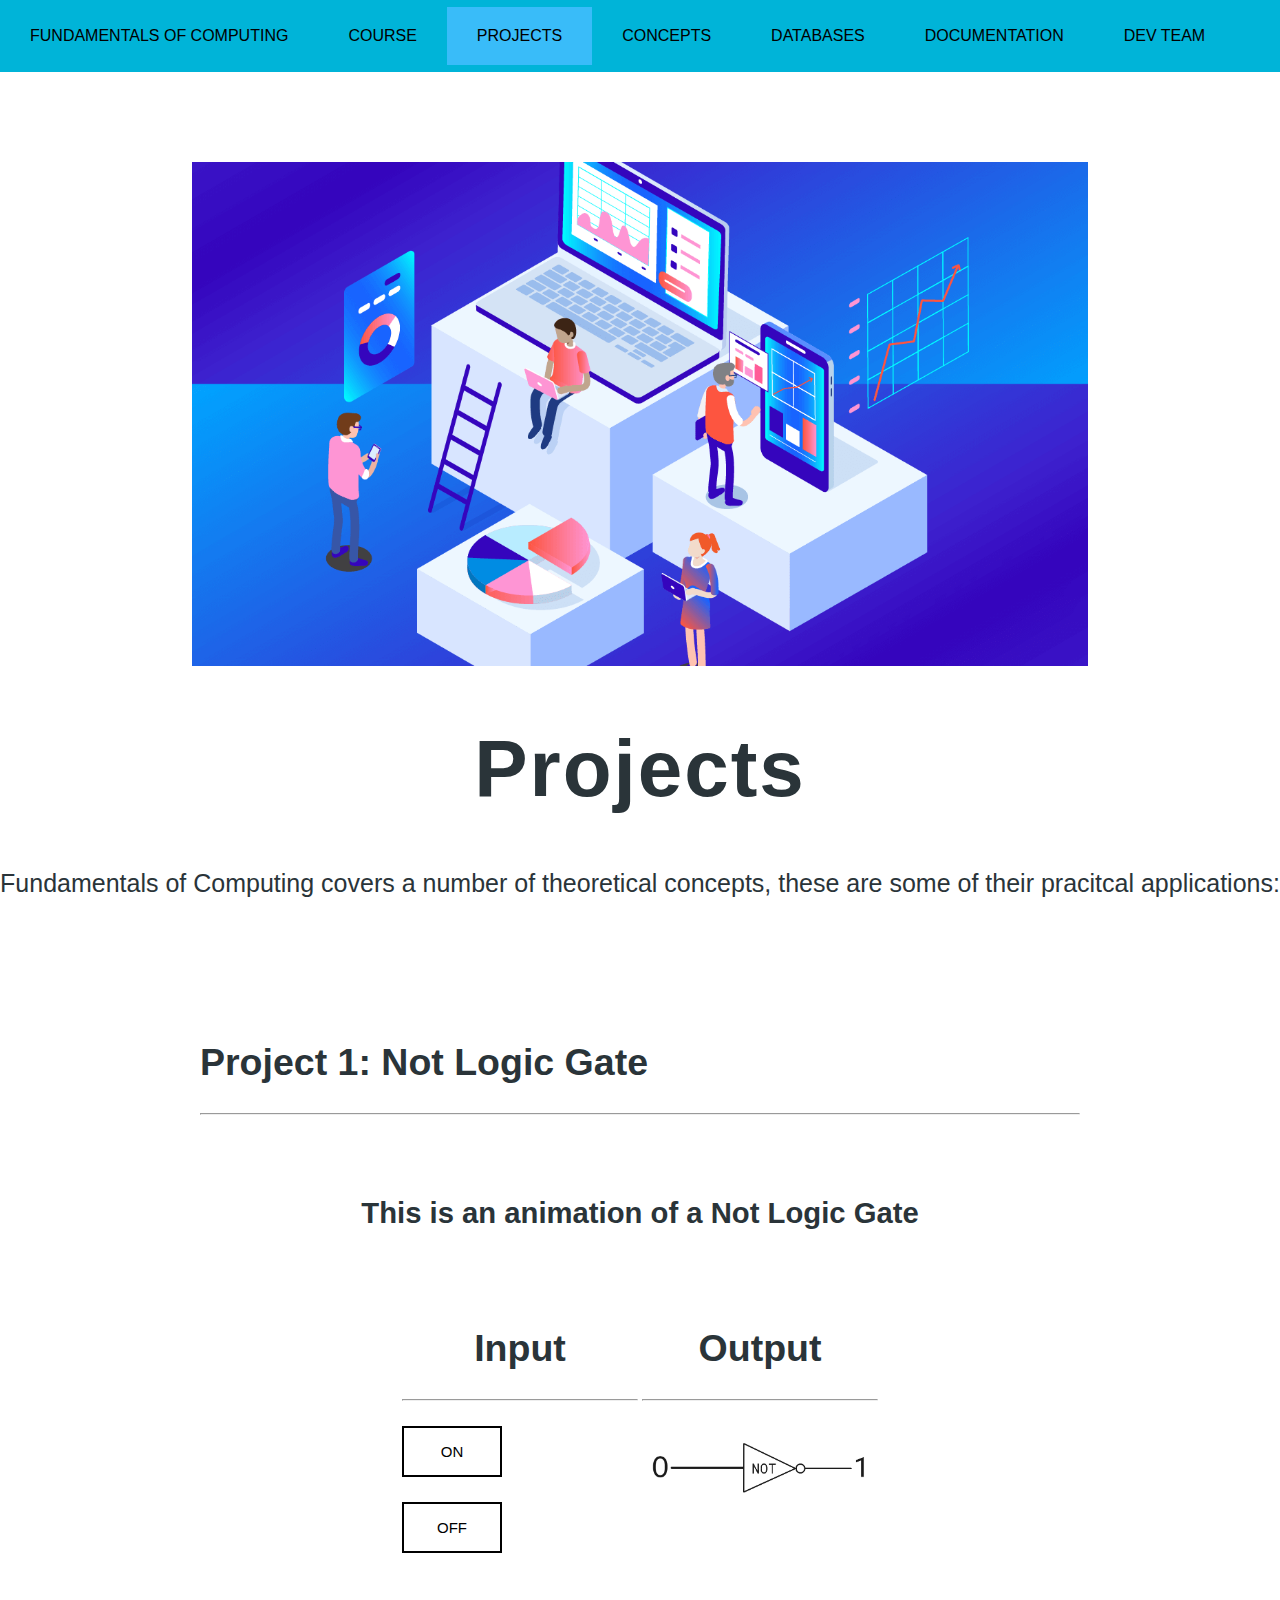
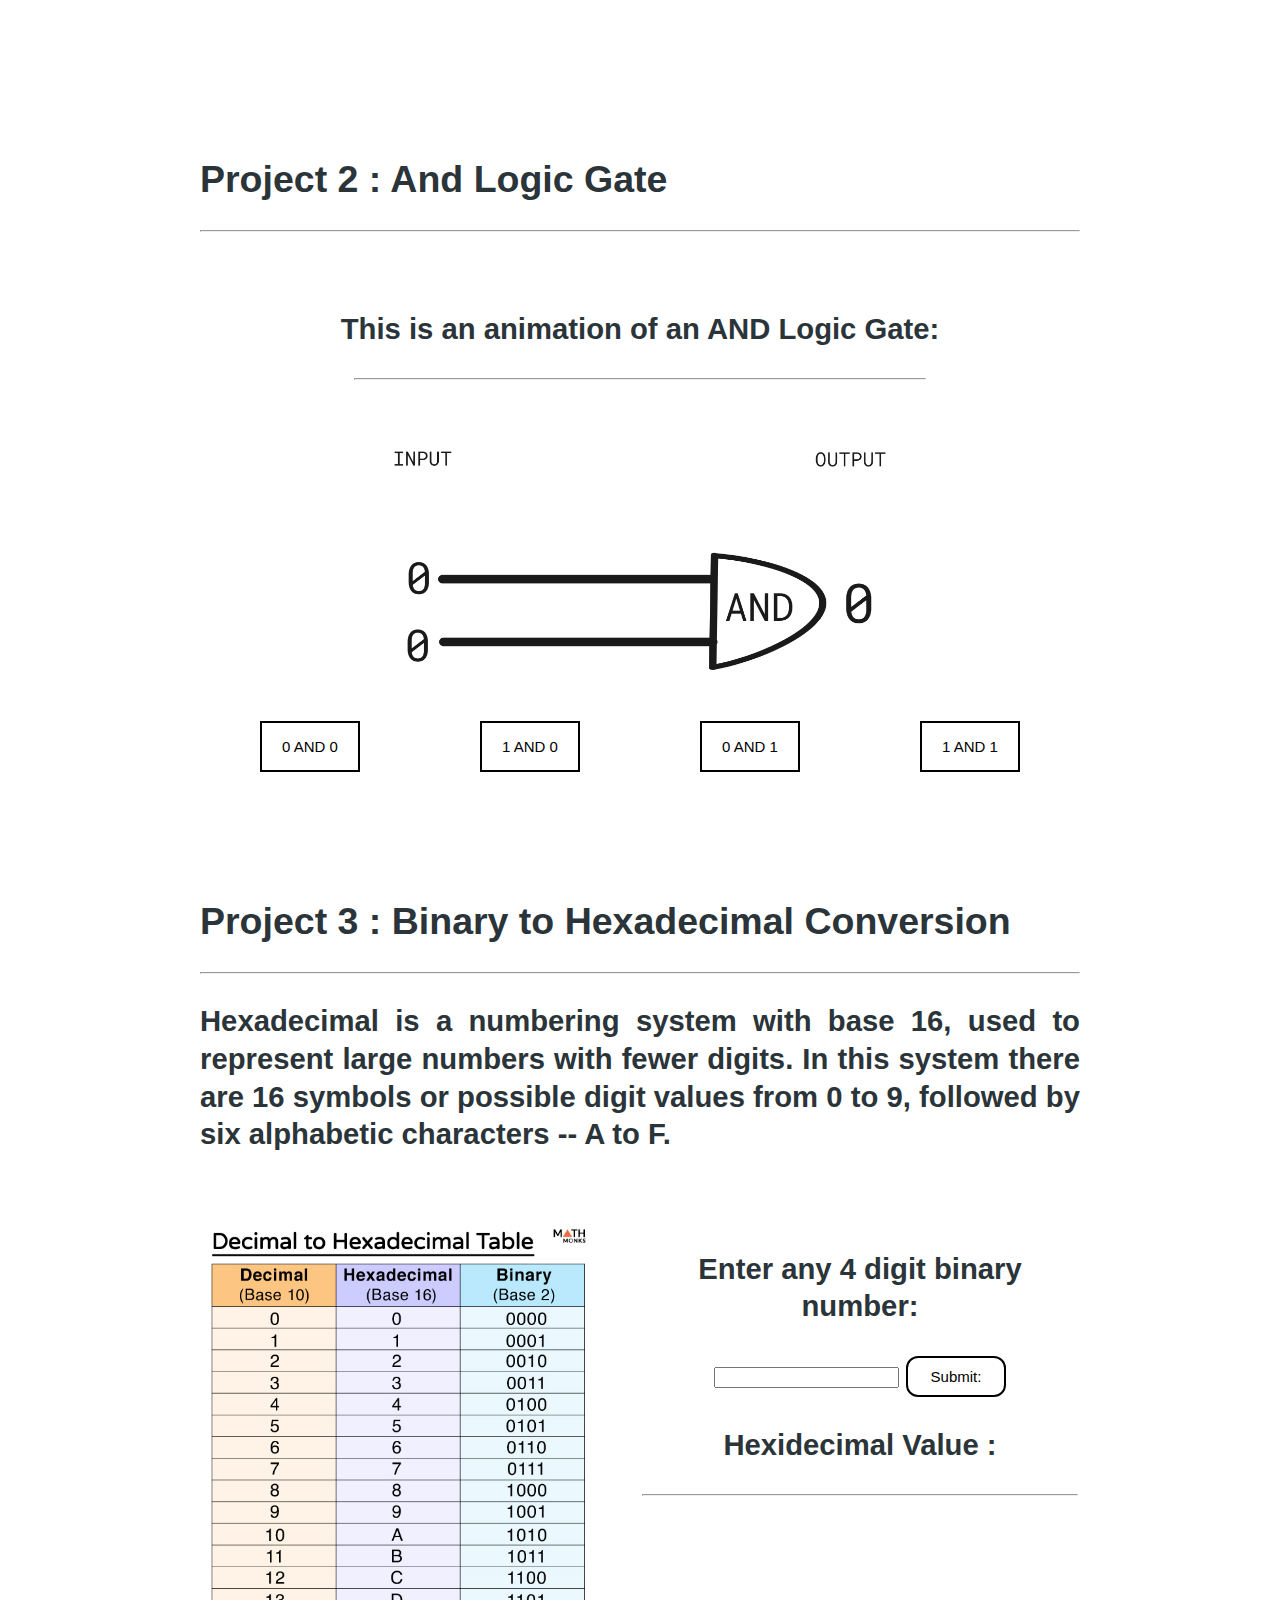
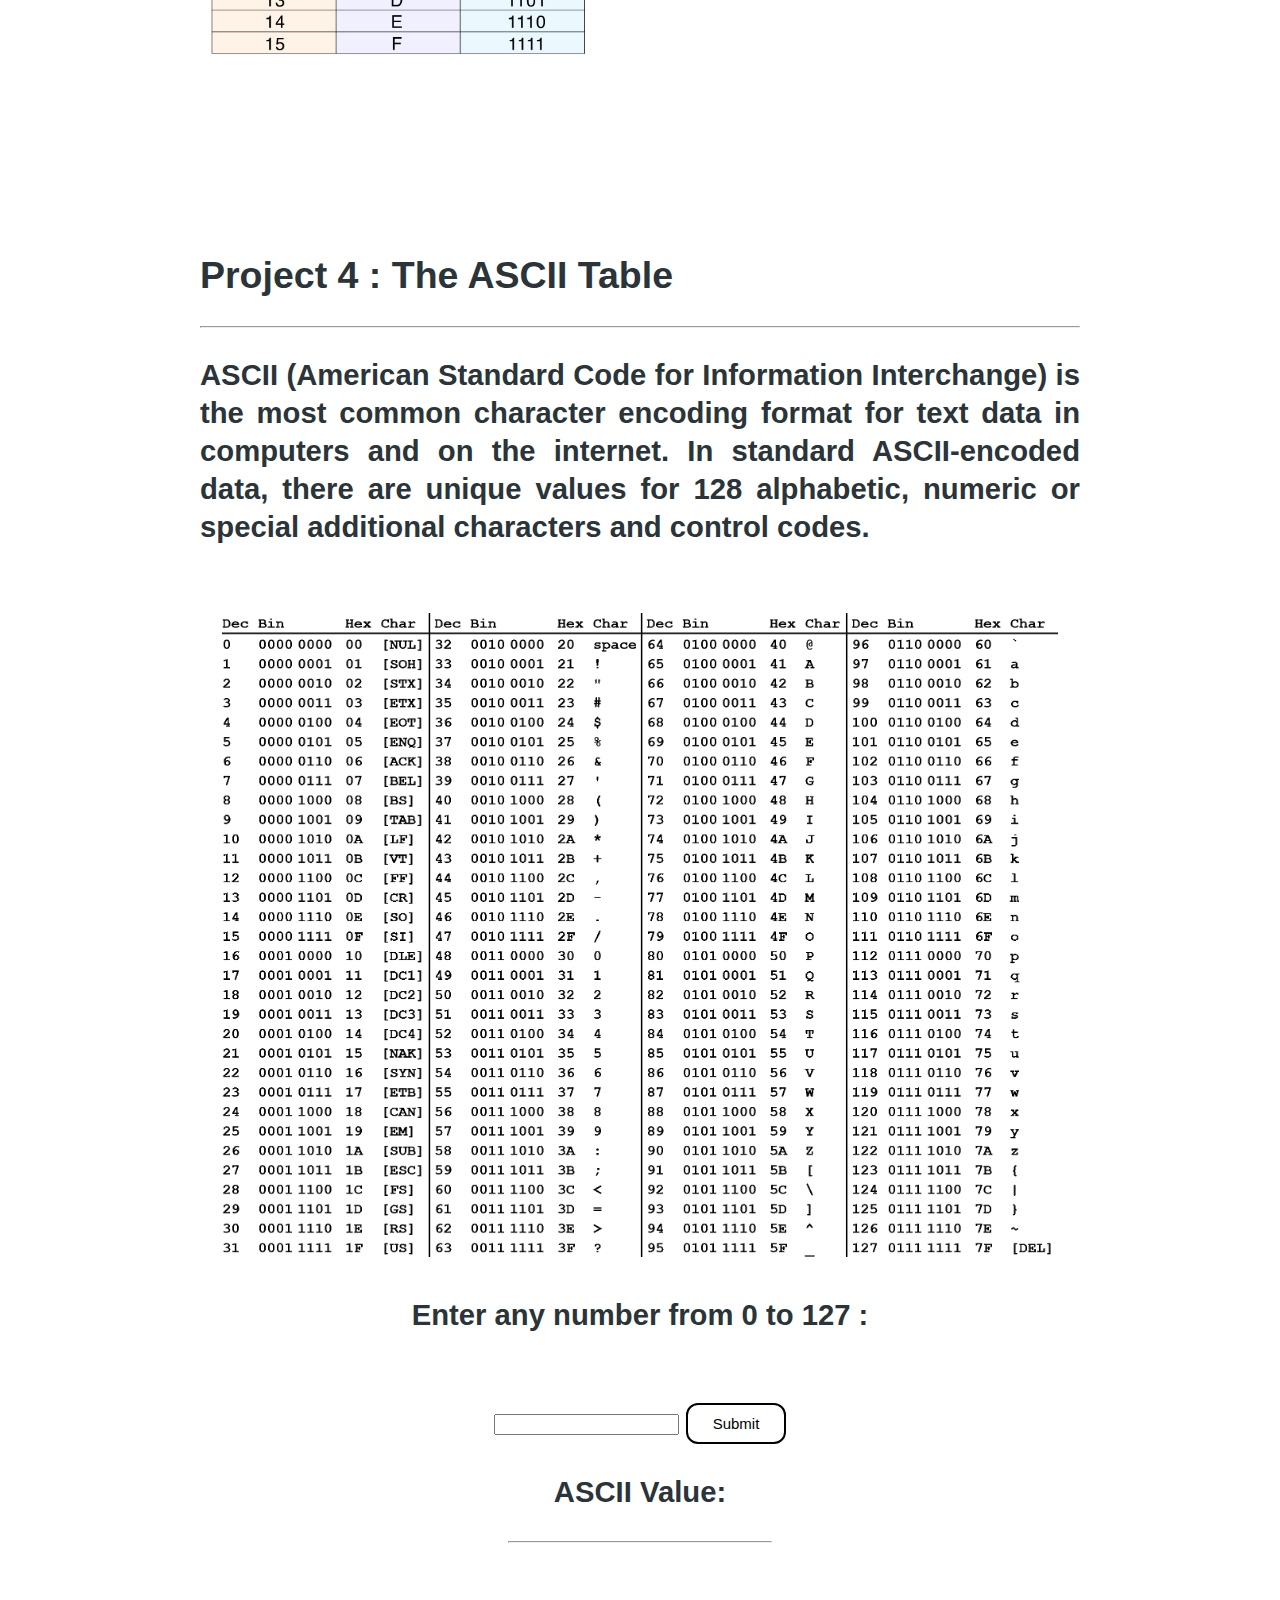
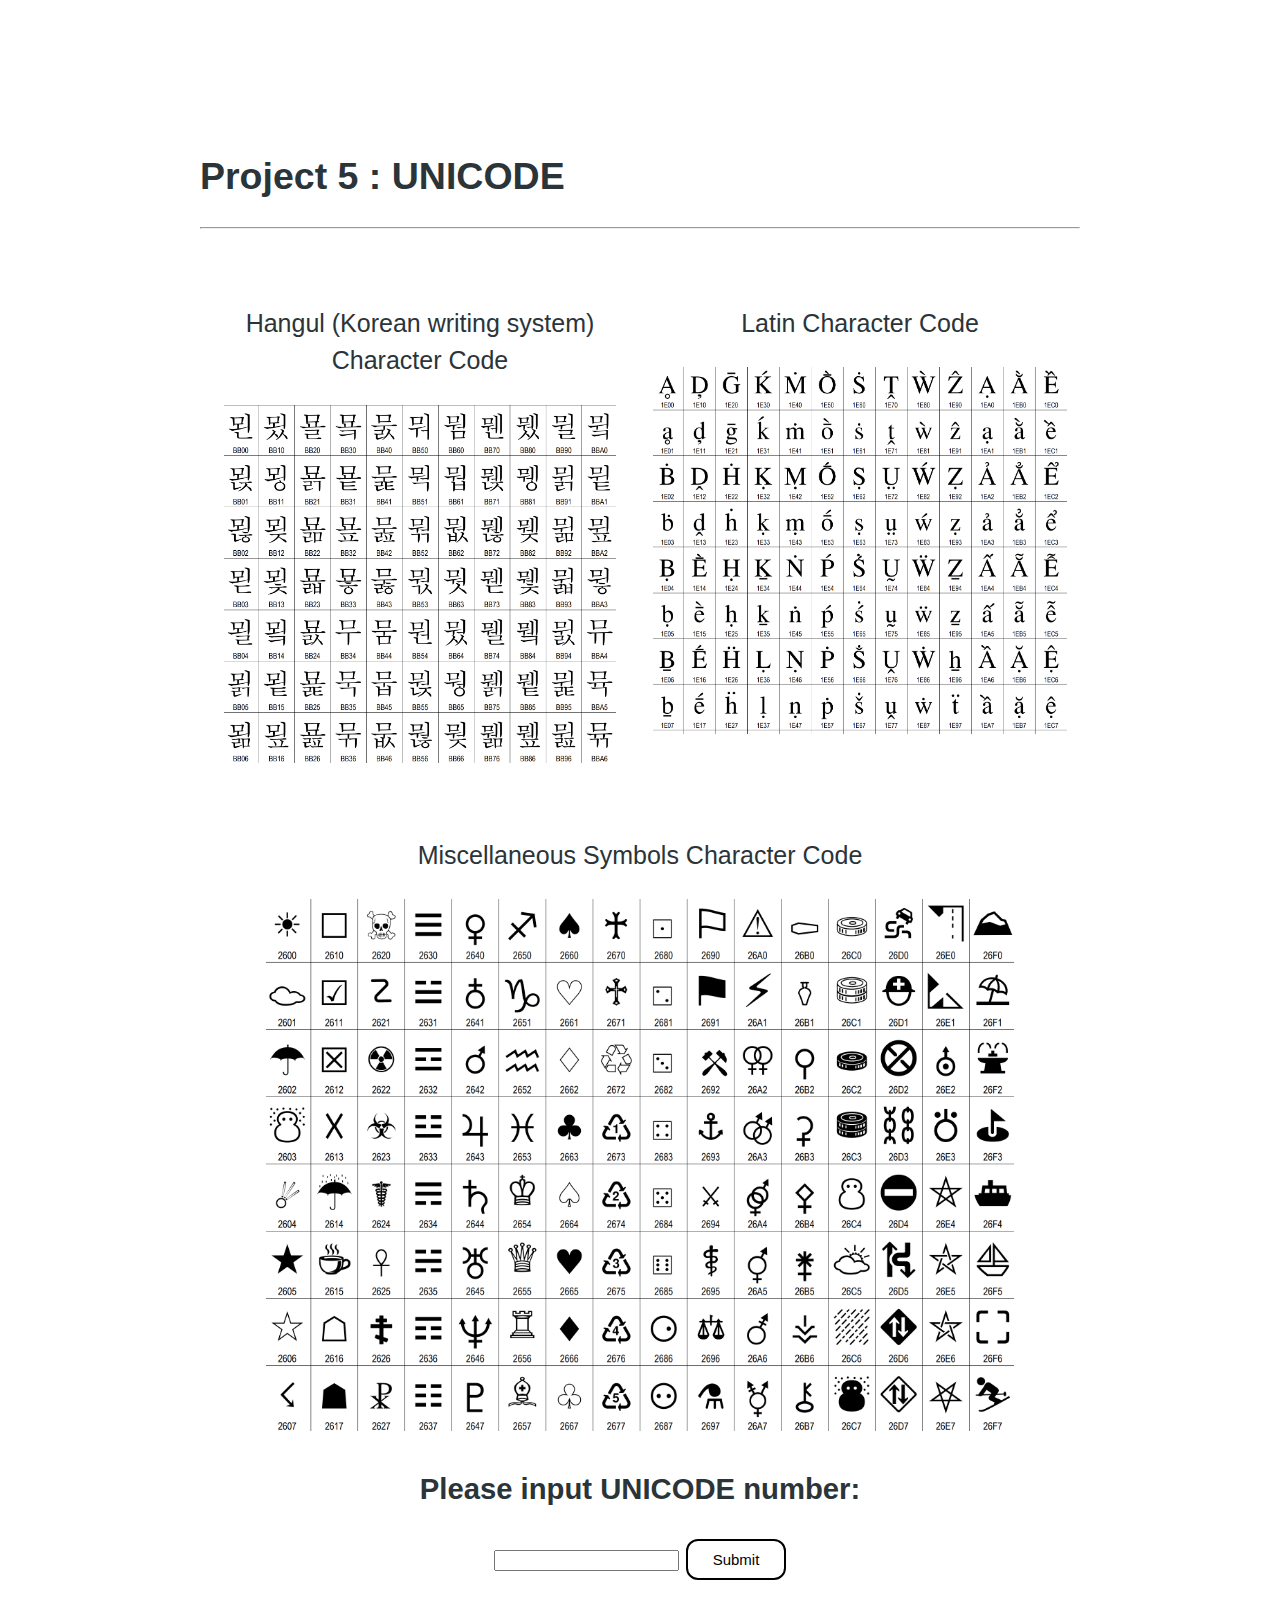
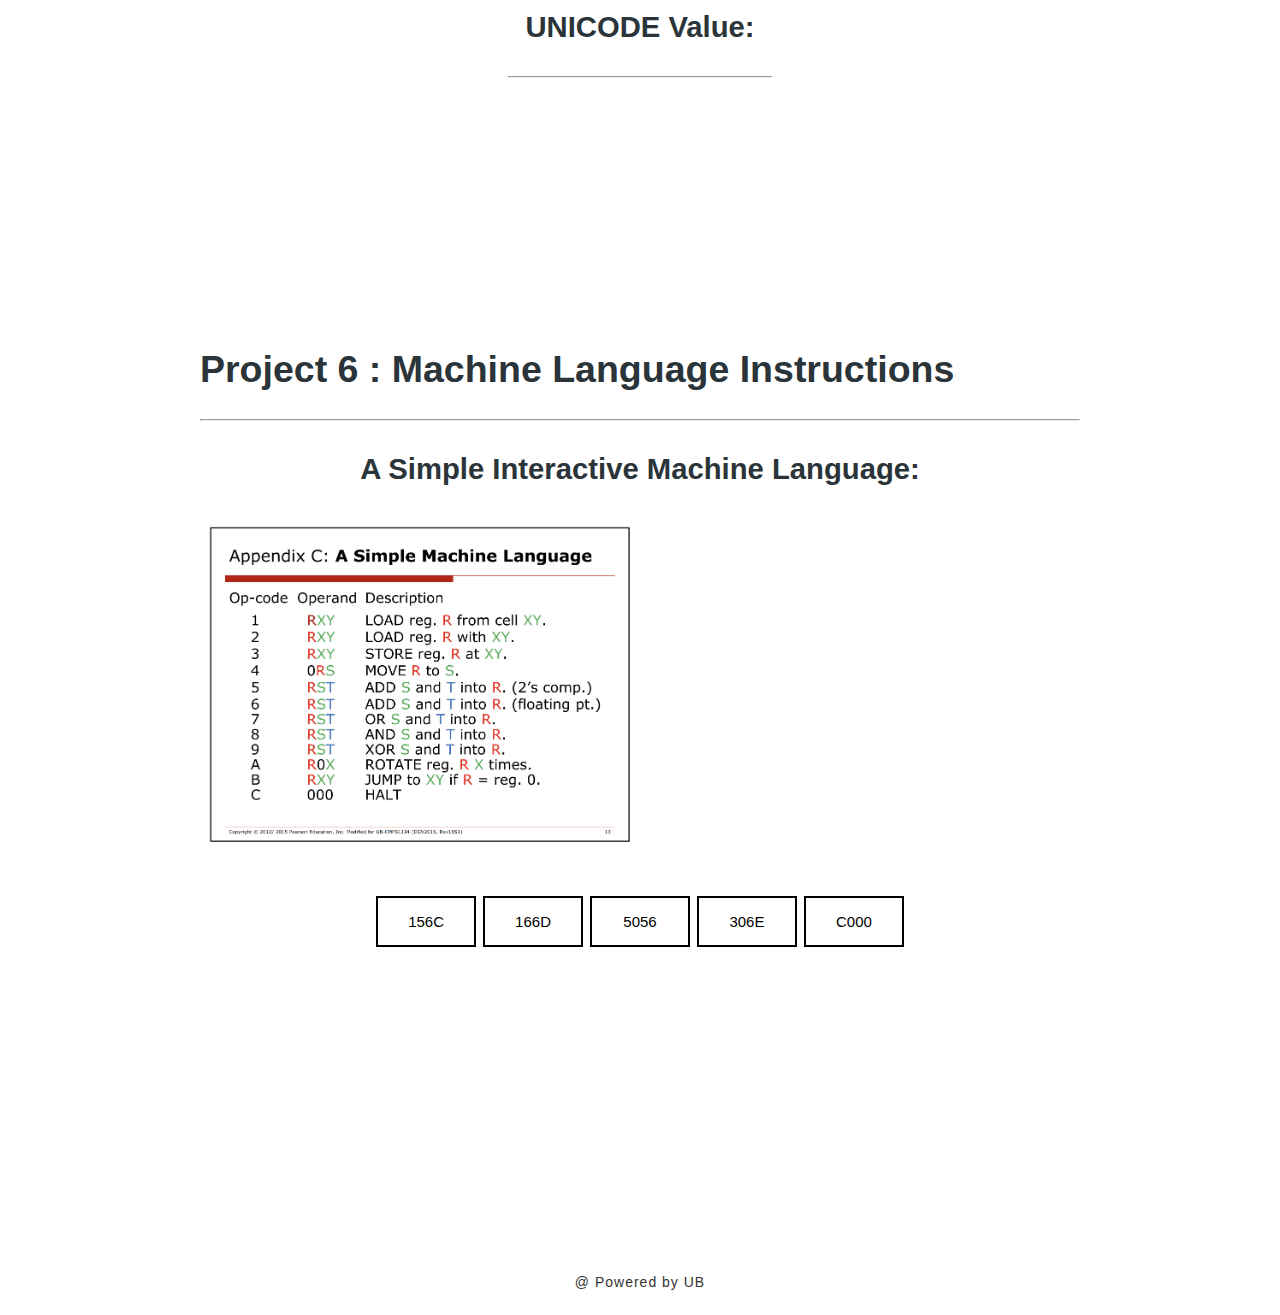
==== commit 2be7ba3e: "Update projects.html" ====
--- a/FinalProject/projects.html
+++ b/FinalProject/projects.html
@@ -37,7 +37,7 @@
                         <img class = "proj-img" src = "images/projects.png"> 
                         <h1 class = "title"> Projects </h1>
                         <p class = "desc"> 
-                            Fundamentals of Computing covers a number of theoretical concepts, these some of their pracitcal applications: </p>
+                            Fundamentals of Computing covers a number of theoretical concepts, these are some of their pracitcal applications: </p>
                         </p>
 
                     </center>
@@ -122,7 +122,7 @@
 
                             <div class = "column-2">
         
-                                <button class = "button" onclick = "document.getElementById('myImage').src = 'images/and2on.PNG'"> 1 AND 1 </button>
+                                <button class = "button" onclick = "document.getElementById('myImage').src = 'images/and2on.png'"> 1 AND 1 </button>
 
                             </div>
 
